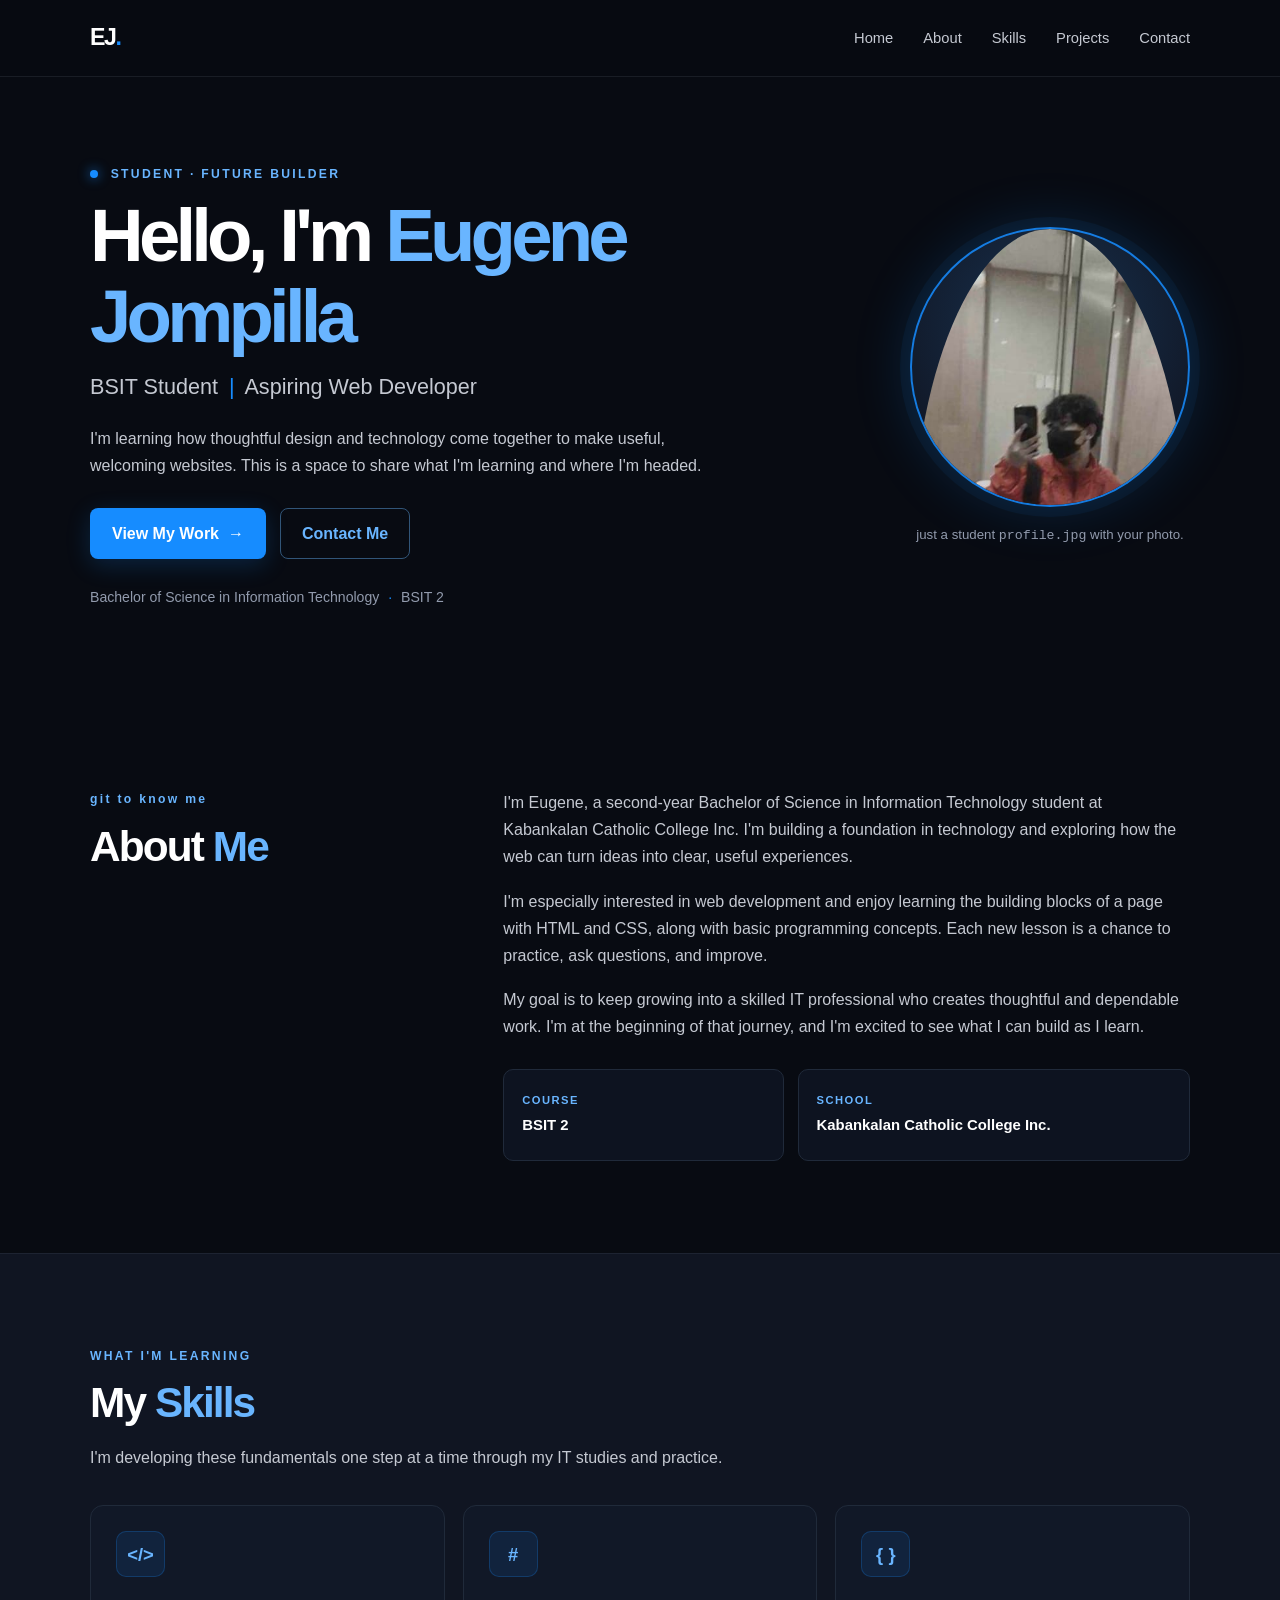
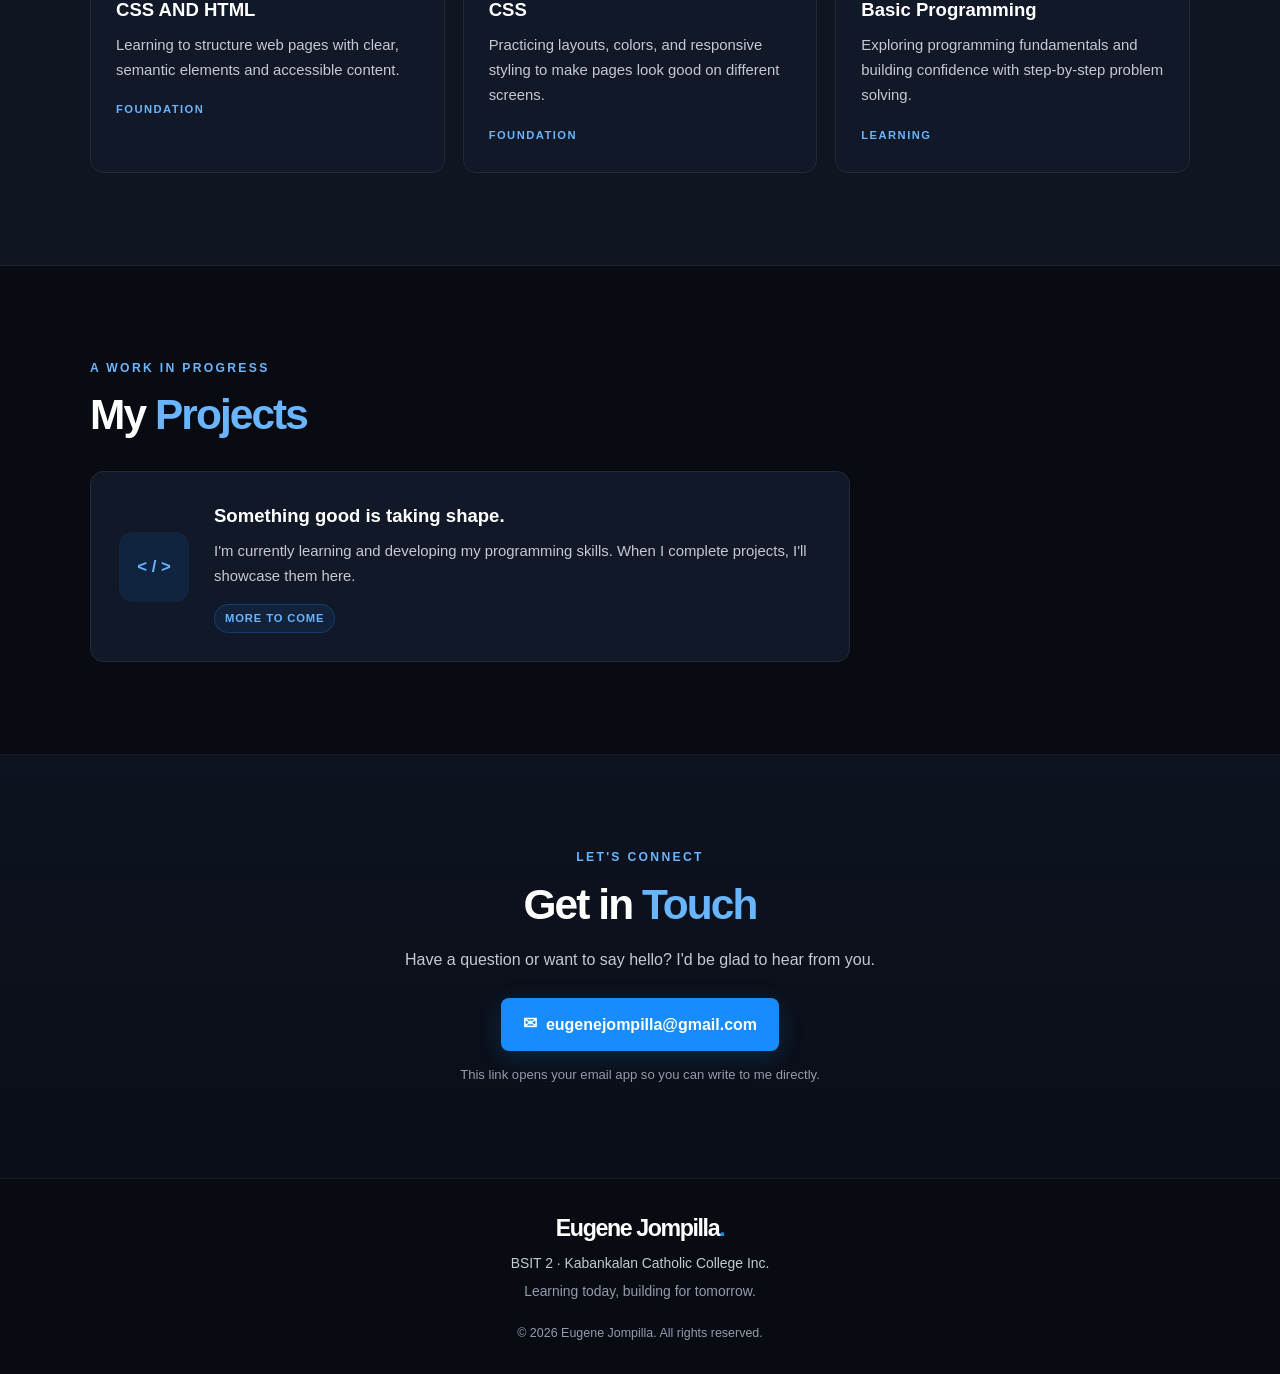
==== jompilla-project-1/index.html @ fe6fc1aa "initial article" ====
<!DOCTYPE html>
<html lang="en">
<head>
  <meta charset="UTF-8">
  <meta name="viewport" content="width=device-width, initial-scale=1.0">
  <meta name="description" content="Eugene Jompilla's portfolio as a BSIT student and aspiring web developer.">
  <meta name="theme-color" content="#080b12">
  <meta property="og:title" content="Eugene Jompilla | Student &amp; Aspiring Web Developer">
  <meta property="og:description" content="Eugene Jompilla's portfolio as a BSIT student and aspiring web developer.">
  <meta property="og:type" content="website">
  <meta property="og:url" content="https://jompila79-bit.github.io/jompilla-project-1/">
  <meta name="twitter:card" content="summary">
  <title>Eugene Jompilla | Student &amp; Aspiring Web Developer</title>
  <link rel="stylesheet" href="styles/style.css">
</head>
<body>
  <a class="skip-link" href="#main-content">Skip to content</a>
  <header class="site-header">
    <nav class="navbar container" aria-label="Main navigation">
      <a class="logo" href="#home" aria-label="Eugene Jompilla, home">EJ<span>.</span></a>
      <ul class="nav-links">
        <li><a href="#home">Home</a></li>
        <li><a href="#about">About</a></li>
        <li><a href="#skills">Skills</a></li>
        <li><a href="#projects">Projects</a></li>
        <li><a href="#contact">Contact</a></li>
      </ul>
    </nav>
  </header>

  <main id="main-content" tabindex="-1">
    <!-- A welcoming introduction and a place for Eugene's profile photo. -->
    <section class="hero container" id="home" aria-labelledby="hero-title">
      <div class="hero-text">
        <p class="eyebrow"><span class="status-dot" aria-hidden="true"></span> STUDENT · FUTURE BUILDER</p>
        <h1 id="hero-title">Hello, I'm <span>Eugene Jompilla</span></h1>
        <h2>BSIT Student <span class="title-divider" aria-hidden="true">|</span> Aspiring Web Developer</h2>
        <p class="intro">I'm learning how thoughtful design and technology come together to make useful, welcoming websites. This is a space to share what I'm learning and where I'm headed.</p>
        <div class="hero-buttons">
          <a class="button primary" href="#projects">View My Work <span aria-hidden="true">→</span></a>
          <a class="button secondary" href="#contact">Contact Me</a>
        </div>
        <p class="hero-location">Bachelor of Science in Information Technology <span aria-hidden="true">·</span> BSIT 2</p>
      </div>

      <div class="profile-wrap">
        <div class="profile-frame">
          <img class="profile-photo" src="assets/profile.jpg" alt="Placeholder for Eugene Jompilla's profile photo">
        </div>
        <p class="profile-note">just a student <code>profile.jpg</code> with your photo.</p>
      </div>
    </section>

    <!-- An introduction to Eugene's studies and interests. -->
    <section class="section" id="about" aria-labelledby="about-title">
      <div class="container about-layout">
        <div>
          <p class="eyebrow">git to know me</p>
          <h2 class="section-title" id="about-title">About <span>Me</span></h2>
        </div>
        <div class="about-copy">
          <p>I'm Eugene, a second-year Bachelor of Science in Information Technology student at Kabankalan Catholic College Inc. I'm building a foundation in technology and exploring how the web can turn ideas into clear, useful experiences.</p>
          <p>I'm especially interested in web development and enjoy learning the building blocks of a page with HTML and CSS, along with basic programming concepts. Each new lesson is a chance to practice, ask questions, and improve.</p>
          <p>My goal is to keep growing into a skilled IT professional who creates thoughtful and dependable work. I'm at the beginning of that journey, and I'm excited to see what I can build as I learn.</p>
          <div class="about-details">
            <div class="detail-card">
              <span class="detail-label">COURSE</span>
              <span class="detail-value">BSIT 2</span>
            </div>
            <div class="detail-card">
              <span class="detail-label">SCHOOL</span>
              <span class="detail-value">Kabankalan Catholic College Inc.</span>
            </div>
          </div>
        </div>
      </div>
    </section>

    <!-- Skills reflect current learning, not professional proficiency. -->
    <section class="section section-muted" id="skills" aria-labelledby="skills-title">
      <div class="container">
        <p class="eyebrow">WHAT I'M LEARNING</p>
        <h2 class="section-title" id="skills-title">My <span>Skills</span></h2>
        <p class="section-text">I'm developing these fundamentals one step at a time through my IT studies and practice.</p>
        <div class="skill-list">
          <article class="skill-card">
            <span class="skill-icon" aria-hidden="true">&lt;/&gt;</span>
            <h3>CSS AND HTML </h3>
            <p>Learning to structure web pages with clear, semantic elements and accessible content.</p>
            <span class="skill-level">FOUNDATION</span>
          </article>
          <article class="skill-card">
            <span class="skill-icon" aria-hidden="true">#</span>
            <h3>CSS</h3>
            <p>Practicing layouts, colors, and responsive styling to make pages look good on different screens.</p>
            <span class="skill-level">FOUNDATION</span>
          </article>
          <article class="skill-card">
            <span class="skill-icon" aria-hidden="true">{ }</span>
            <h3>Basic Programming</h3>
            <p>Exploring programming fundamentals and building confidence with step-by-step problem solving.</p>
            <span class="skill-level">LEARNING</span>
          </article>
        </div>
      </div>
    </section>

    <!-- Keep this honest: projects will be added after they are completed. -->
    <section class="section" id="projects" aria-labelledby="projects-title">
      <div class="container">
        <p class="eyebrow">A WORK IN PROGRESS</p>
        <h2 class="section-title" id="projects-title">My <span>Projects</span></h2>
        <div class="project-card">
          <div class="project-mark" aria-hidden="true">&lt; / &gt;</div>
          <div>
            <h3>Something good is taking shape.</h3>
            <p>I'm currently learning and developing my programming skills. When I complete projects, I'll showcase them here.</p>
            <span class="tag">MORE TO COME</span>
          </div>
        </div>
      </div>
    </section>

    <!-- Email opens the visitor's default mail application. -->
    <section class="section contact-section" id="contact" aria-labelledby="contact-title">
      <div class="container contact-content">
        <p class="eyebrow">LET'S CONNECT</p>
        <h2 class="section-title" id="contact-title">Get in <span>Touch</span></h2>
        <p class="section-text">Have a question or want to say hello? I'd be glad to hear from you.</p>
        <a class="button primary email-button" href="mailto:eugenejompilla@gmail.com">
          <span class="email-icon" aria-hidden="true">✉</span> eugenejompilla@gmail.com
        </a>
        <p class="contact-note">This link opens your email app so you can write to me directly.</p>
      </div>
    </section>
  </main>

  <footer class="footer">
    <div class="container footer-content">
      <a class="footer-name" href="#home">Eugene Jompilla<span>.</span></a>
      <p>BSIT 2 <span aria-hidden="true">·</span> Kabankalan Catholic College Inc.</p>
      <p class="footer-note">Learning today, building for tomorrow.</p>
      <p class="copyright">&copy; 2026 Eugene Jompilla. All rights reserved.</p>
    </div>
  </footer>
</body>
</html>
---- jompilla-project-1/styles/style.css ----
/* Base styles */
:root {
  color-scheme: dark;
  --background: #080b12;
  --surface: #101522;
  --card: #111827;
  --accent: #168cff;
  --accent-light: #69b5ff;
  --text: #ffffff;
  --muted: #c5c9d2;
  --subtle: #929bad;
  --border: #202a3a;
}

* {
  box-sizing: border-box;
  margin: 0;
  padding: 0;
}

html {
  scroll-behavior: smooth;
  scroll-padding-top: 88px;
}

body {
  background: var(--background);
  color: var(--text);
  font-family: "Segoe UI", Arial, Helvetica, sans-serif;
  line-height: 1.7;
}

a {
  color: inherit;
  text-decoration: none;
}

a:focus-visible {
  outline: 3px solid var(--accent-light);
  outline-offset: 4px;
}

.skip-link {
  position: fixed;
  top: 12px;
  left: 12px;
  z-index: 20;
  padding: 9px 14px;
  transform: translateY(-160%);
  border-radius: 7px;
  background: var(--accent);
  color: #ffffff;
  font-weight: 700;
  transition: transform 180ms ease;
}

.skip-link:focus {
  transform: translateY(0);
}

.container {
  width: min(1100px, 90%);
  margin: 0 auto;
}

/* Sticky navigation */
.site-header {
  position: sticky;
  top: 0;
  z-index: 10;
  border-bottom: 1px solid rgba(146, 155, 173, 0.13);
  background: rgba(8, 11, 18, 0.92);
  backdrop-filter: blur(14px);
}

.navbar {
  display: flex;
  min-height: 76px;
  align-items: center;
  justify-content: space-between;
  gap: 24px;
}

.logo,
.footer-name {
  font-size: 1.45rem;
  font-weight: 750;
  letter-spacing: -0.06em;
}

.logo span,
.footer-name span {
  color: var(--accent);
}

.nav-links {
  display: flex;
  flex-wrap: wrap;
  justify-content: flex-end;
  gap: 30px;
  list-style: none;
}

.nav-links a {
  color: var(--muted);
  font-size: 0.92rem;
  transition: color 180ms ease;
}

.nav-links a:hover {
  color: var(--accent-light);
}

/* Home */
.hero {
  display: flex;
  min-height: 620px;
  align-items: center;
  justify-content: space-between;
  gap: 64px;
  padding-top: 72px;
  padding-bottom: 72px;
}

.hero-text {
  max-width: 690px;
}

.eyebrow {
  margin-bottom: 12px;
  color: var(--accent-light);
  font-size: 0.76rem;
  font-weight: 700;
  letter-spacing: 0.19em;
}

.status-dot {
  display: inline-block;
  width: 8px;
  height: 8px;
  margin-right: 7px;
  border-radius: 50%;
  background: var(--accent);
  box-shadow: 0 0 12px rgba(22, 140, 255, 0.8);
}

.hero h1 {
  max-width: 680px;
  margin-bottom: 12px;
  font-size: clamp(2.6rem, 6vw, 4.65rem);
  letter-spacing: -0.065em;
  line-height: 1.08;
}

.hero h1 span,
.section-title span {
  color: var(--accent-light);
}

.hero h2 {
  margin-bottom: 19px;
  color: var(--muted);
  font-size: clamp(1.05rem, 2.5vw, 1.35rem);
  font-weight: 450;
}

.title-divider {
  padding: 0 5px;
  color: var(--accent);
}

.intro,
.section-text {
  max-width: 640px;
  color: var(--muted);
}

.hero-buttons {
  display: flex;
  flex-wrap: wrap;
  gap: 14px;
  margin-top: 29px;
}

.button {
  display: inline-flex;
  min-height: 48px;
  align-items: center;
  justify-content: center;
  gap: 9px;
  padding: 11px 21px;
  border: 1px solid transparent;
  border-radius: 8px;
  font-weight: 700;
  transition: background-color 180ms ease, border-color 180ms ease, box-shadow 180ms ease, transform 180ms ease;
}

.button:hover {
  transform: translateY(-2px);
}

.primary {
  background: var(--accent);
  color: #ffffff;
  box-shadow: 0 6px 24px rgba(22, 140, 255, 0.2);
}

.primary:hover {
  background: #0876e2;
  box-shadow: 0 8px 28px rgba(22, 140, 255, 0.32);
}

.secondary {
  border-color: #315578;
  color: var(--accent-light);
}

.secondary:hover {
  border-color: var(--accent);
  background: rgba(22, 140, 255, 0.08);
}

.hero-location {
  margin-top: 27px;
  color: var(--subtle);
  font-size: 0.88rem;
}

.hero-location span {
  padding: 0 5px;
  color: var(--accent);
}

.profile-wrap {
  flex: 0 0 auto;
  text-align: center;
}

.profile-frame {
  display: grid;
  width: 280px;
  aspect-ratio: 1;
  place-items: center;
  overflow: hidden;
  border: 2px solid rgba(22, 140, 255, 0.85);
  border-radius: 50%;
  background: radial-gradient(circle at 50% 35%, #183352, #111827 72%);
  box-shadow: 0 0 0 10px rgba(22, 140, 255, 0.06), 0 0 58px rgba(22, 140, 255, 0.2);
}

.profile-photo {
  display: block;
  width: 100%;
  height: 100%;
  border-radius: inherit;
  object-fit: cover;
}

.profile-note {
  margin-top: 17px;
  color: var(--subtle);
  font-size: 0.83rem;
}

/* About, skills, and projects */
.section {
  padding: 92px 0;
}

.section-muted {
  border-top: 1px solid rgba(146, 155, 173, 0.1);
  border-bottom: 1px solid rgba(146, 155, 173, 0.1);
  background: var(--surface);
}

.section-title {
  margin-bottom: 15px;
  font-size: clamp(2rem, 4vw, 2.65rem);
  letter-spacing: -0.045em;
  line-height: 1.2;
}

.about-layout {
  display: grid;
  grid-template-columns: 0.75fr 1.5fr;
  gap: 70px;
}

.about-copy > p {
  margin-bottom: 17px;
  color: var(--muted);
}

.about-details {
  display: grid;
  grid-template-columns: 1fr 1.4fr;
  gap: 14px;
  margin-top: 28px;
}

.detail-card {
  display: flex;
  min-height: 92px;
  flex-direction: column;
  justify-content: center;
  padding: 15px 18px;
  border: 1px solid var(--border);
  border-radius: 10px;
  background: rgba(17, 24, 39, 0.7);
}

.detail-label,
.skill-level {
  color: var(--accent-light);
  font-size: 0.7rem;
  font-weight: 700;
  letter-spacing: 0.13em;
}

.detail-value {
  margin-top: 3px;
  color: var(--text);
  font-size: 0.93rem;
  font-weight: 600;
}

.section-text {
  margin-top: 8px;
}

.skill-list {
  display: grid;
  grid-template-columns: repeat(3, 1fr);
  gap: 18px;
  margin-top: 34px;
}

.skill-card,
.project-card {
  border: 1px solid var(--border);
  border-radius: 13px;
  background: var(--card);
  transition: border-color 180ms ease, transform 180ms ease, box-shadow 180ms ease;
}

.skill-card {
  min-height: 236px;
  padding: 25px;
}

.skill-card:hover,
.project-card:hover {
  transform: translateY(-4px);
  border-color: rgba(22, 140, 255, 0.55);
  box-shadow: 0 12px 35px rgba(0, 0, 0, 0.2);
}

.skill-icon {
  display: inline-flex;
  min-width: 49px;
  height: 46px;
  align-items: center;
  justify-content: center;
  padding: 0 8px;
  border: 1px solid rgba(22, 140, 255, 0.23);
  border-radius: 10px;
  background: rgba(22, 140, 255, 0.1);
  color: var(--accent-light);
  font-size: 1.15rem;
  font-weight: 750;
}

.skill-card h3,
.project-card h3 {
  margin: 17px 0 7px;
  font-size: 1.16rem;
}

.skill-card p,
.project-card p {
  color: var(--muted);
  font-size: 0.93rem;
}

.skill-level {
  display: inline-block;
  margin-top: 17px;
}

.project-card {
  display: flex;
  max-width: 760px;
  align-items: center;
  gap: 25px;
  margin-top: 30px;
  padding: 28px;
}

.project-mark {
  display: grid;
  width: 70px;
  height: 70px;
  flex: 0 0 auto;
  place-items: center;
  border-radius: 14px;
  background: rgba(22, 140, 255, 0.11);
  color: var(--accent-light);
  font-size: 1.05rem;
  font-weight: 750;
}

.project-card h3 {
  margin-top: 0;
}

.tag {
  display: inline-block;
  margin-top: 15px;
  padding: 4px 10px;
  border: 1px solid rgba(22, 140, 255, 0.24);
  border-radius: 20px;
  background: rgba(22, 140, 255, 0.09);
  color: var(--accent-light);
  font-size: 0.7rem;
  font-weight: 700;
  letter-spacing: 0.08em;
}

/* Contact and footer */
.contact-section {
  border-top: 1px solid rgba(146, 155, 173, 0.1);
  background: linear-gradient(180deg, #0d1320, #0a0e16);
  text-align: center;
}

.contact-content .section-text {
  margin: 0 auto;
}

.email-button {
  margin-top: 25px;
}

.email-icon {
  font-size: 1.05rem;
}

.contact-note {
  margin-top: 13px;
  color: var(--subtle);
  font-size: 0.82rem;
}

.footer {
  padding: 30px 0;
  border-top: 1px solid rgba(146, 155, 173, 0.12);
  text-align: center;
}

.footer-content > p {
  margin-top: 4px;
  color: var(--muted);
  font-size: 0.87rem;
}

.footer-note {
  color: var(--subtle) !important;
}

.copyright {
  padding-top: 15px;
  color: var(--subtle) !important;
  font-size: 0.78rem !important;
}

/* Tablet and phone layouts */
@media (max-width: 800px) {
  .navbar {
    min-height: 68px;
  }

  .nav-links {
    gap: 18px;
  }

  .hero {
    min-height: 0;
    gap: 38px;
  }

  .profile-frame {
    width: 230px;
  }

  .about-layout {
    grid-template-columns: 1fr;
    gap: 23px;
  }
}

@media (max-width: 620px) {
  html {
    scroll-padding-top: 128px;
  }

  .navbar {
    flex-direction: column;
    justify-content: center;
    gap: 5px;
    padding: 10px 0 13px;
  }

  .logo {
    font-size: 1.3rem;
  }

  .nav-links {
    justify-content: center;
    gap: 8px 18px;
  }

  .nav-links a {
    font-size: 0.84rem;
  }

  .hero {
    flex-direction: column-reverse;
    gap: 30px;
    padding-top: 54px;
    padding-bottom: 60px;
    text-align: center;
  }

  .profile-frame {
    width: 185px;
  }

  .hero-buttons {
    justify-content: center;
  }

  .section {
    padding: 65px 0;
  }

  .skill-list,
  .about-details {
    grid-template-columns: 1fr;
  }

  .skill-card {
    min-height: 0;
  }

  .project-card {
    align-items: flex-start;
    gap: 17px;
    padding: 21px;
  }

  .project-mark {
    width: 54px;
    height: 54px;
  }

  .email-button {
    max-width: 100%;
    font-size: 0.91rem;
  }
}

@media (prefers-reduced-motion: reduce) {
  *,
  *::before,
  *::after {
    scroll-behavior: auto !important;
    transition-duration: 0.01ms !important;
  }
}
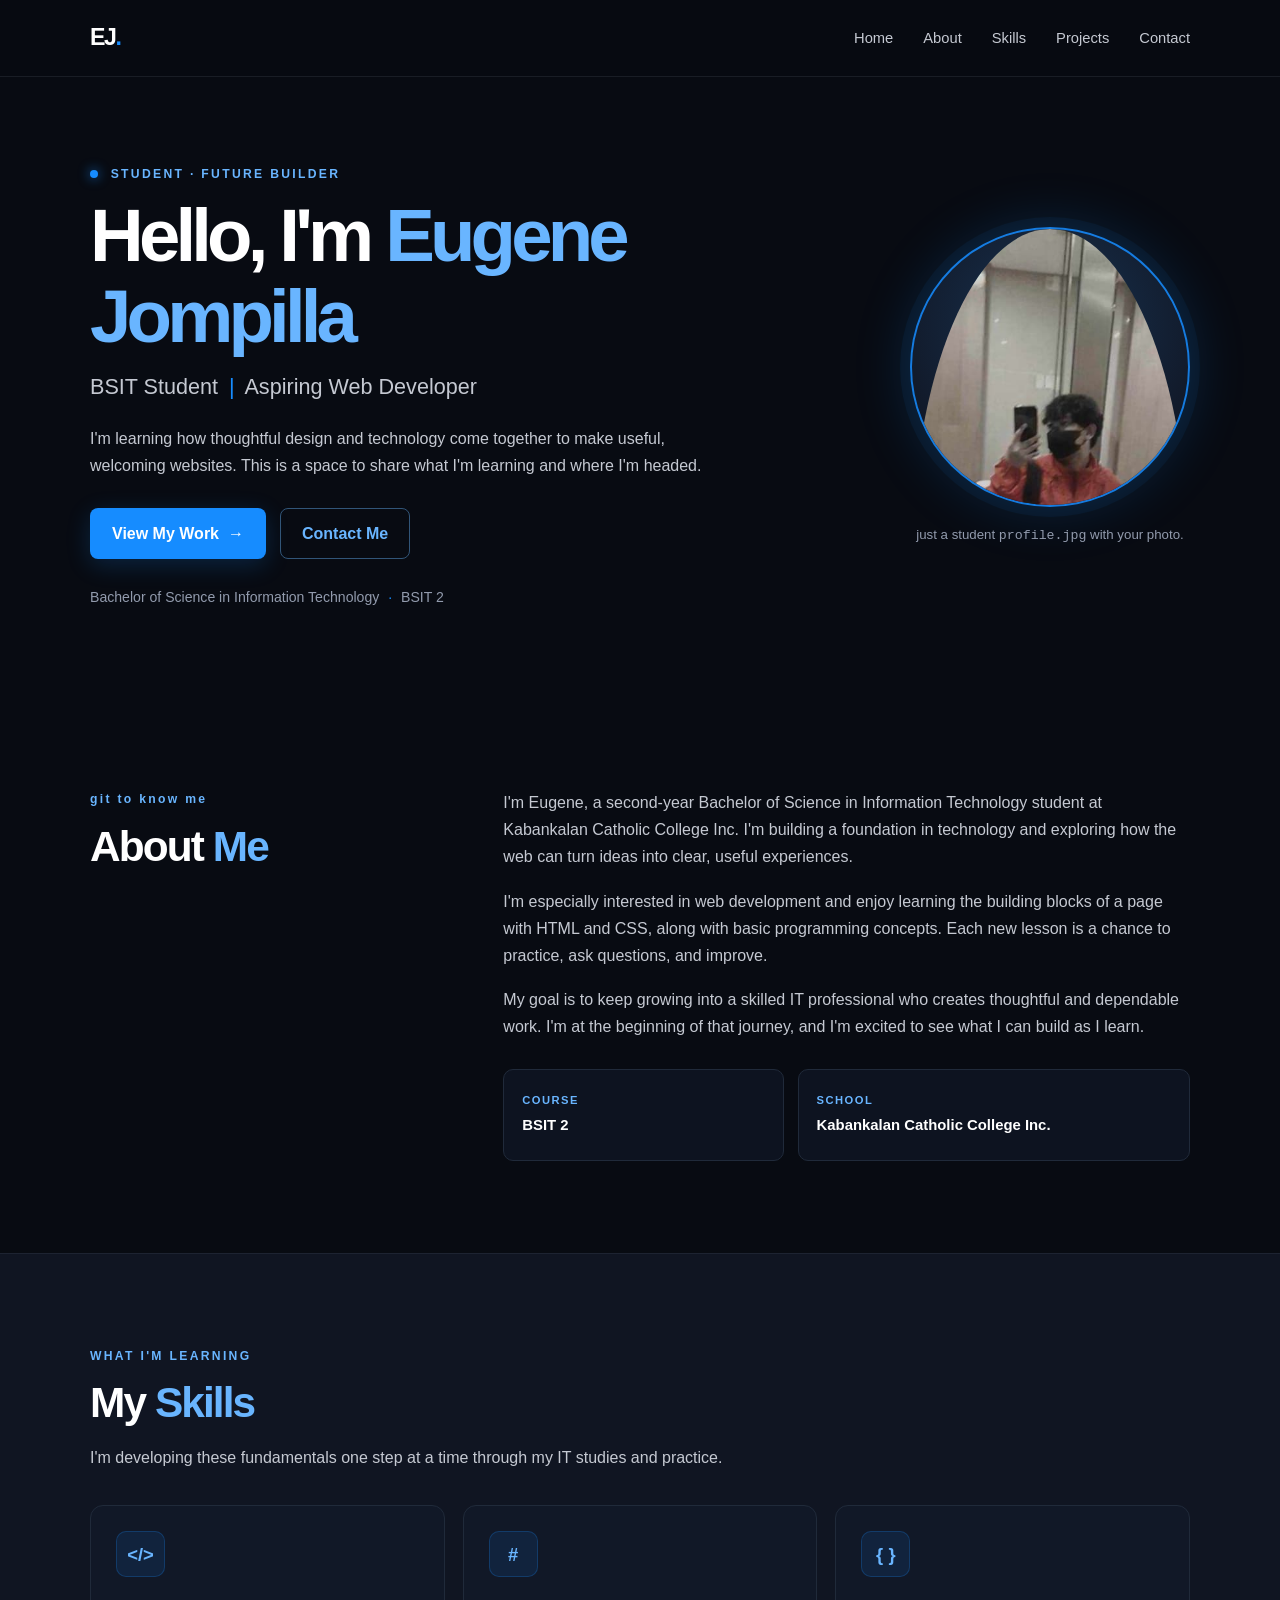
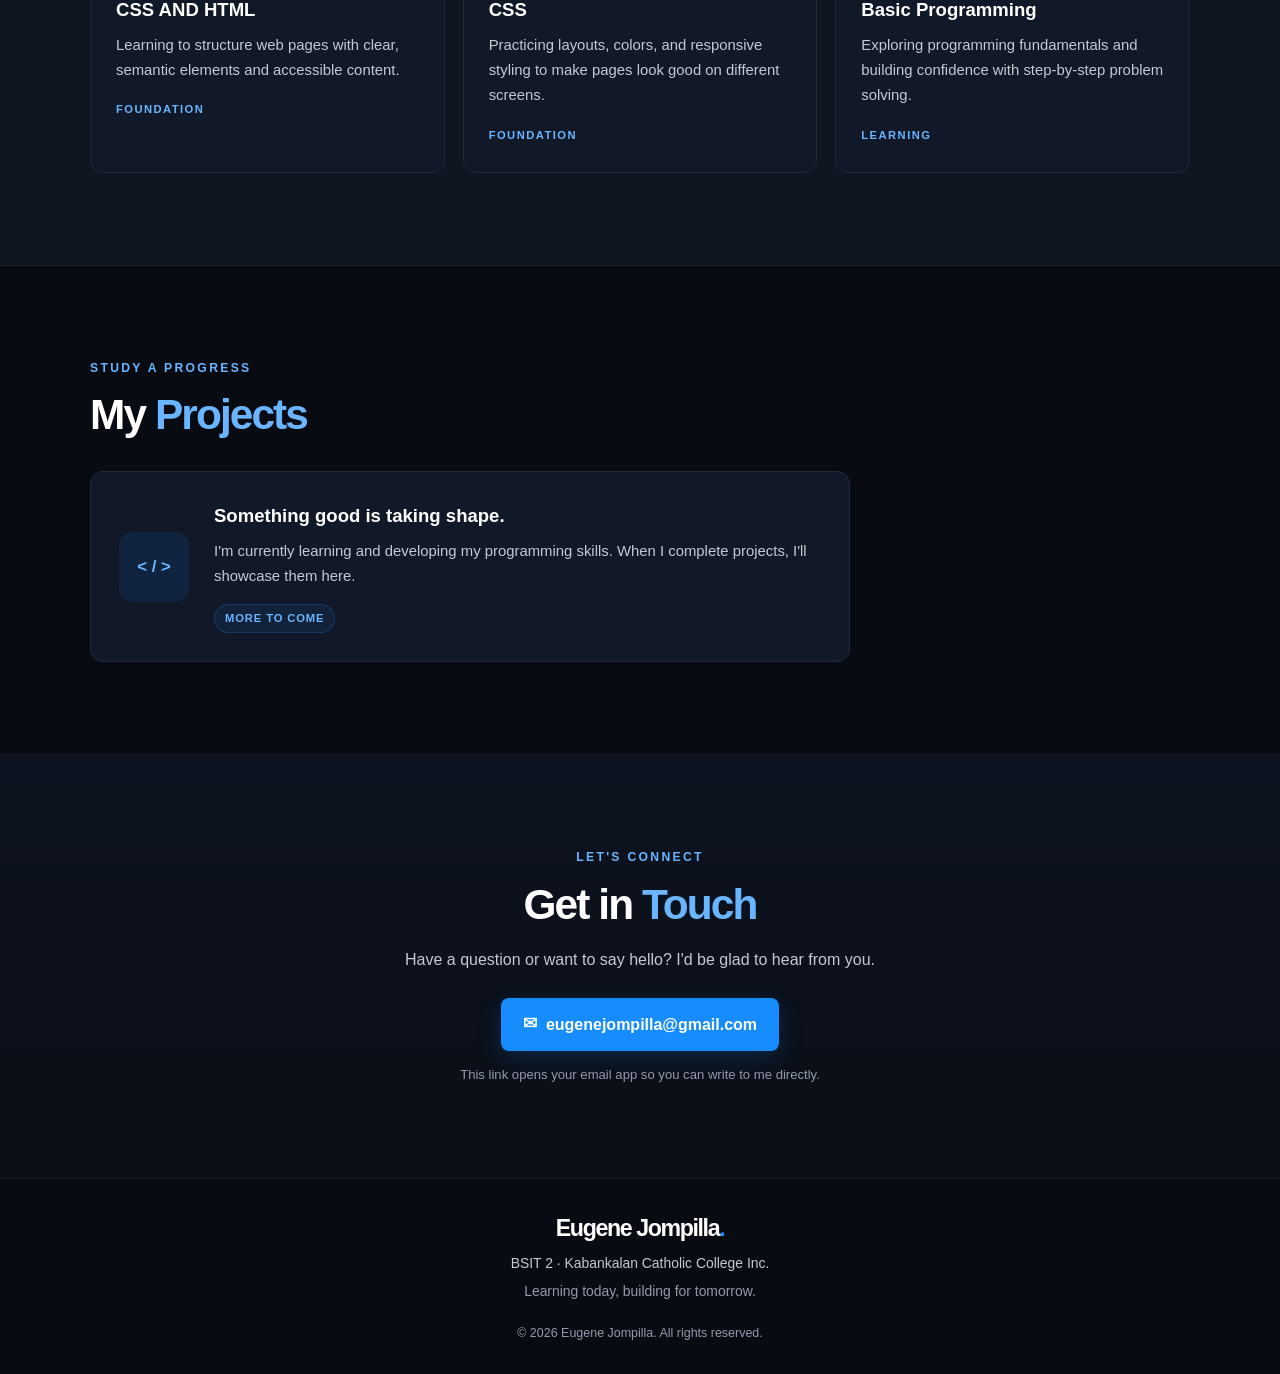
==== commit f13d324a: "initial STUDY a progress" ====
--- a/jompilla-project-1/index.html
+++ b/jompilla-project-1/index.html
@@ -108,7 +108,7 @@
     <!-- Keep this honest: projects will be added after they are completed. -->
     <section class="section" id="projects" aria-labelledby="projects-title">
       <div class="container">
-        <p class="eyebrow">A WORK IN PROGRESS</p>
+        <p class="eyebrow">STUDY A PROGRESS</p>
         <h2 class="section-title" id="projects-title">My <span>Projects</span></h2>
         <div class="project-card">
           <div class="project-mark" aria-hidden="true">&lt; / &gt;</div>
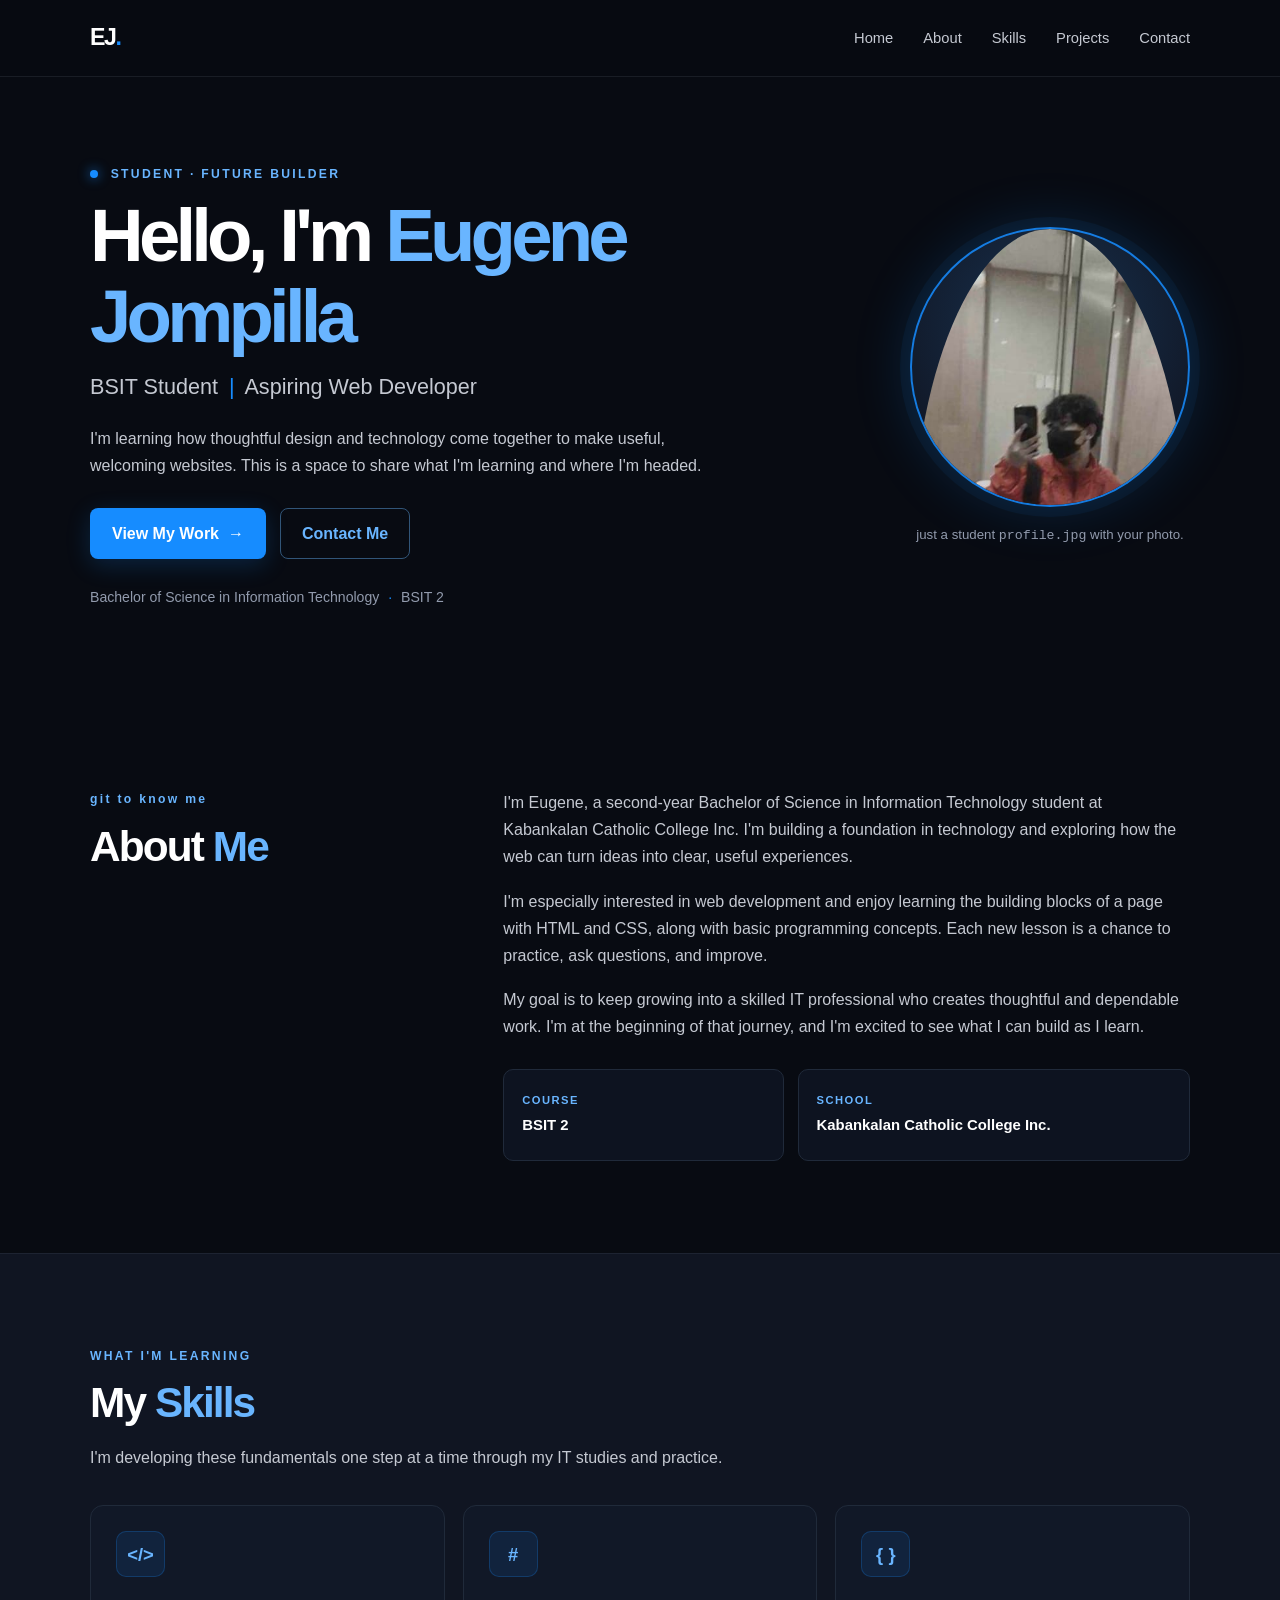
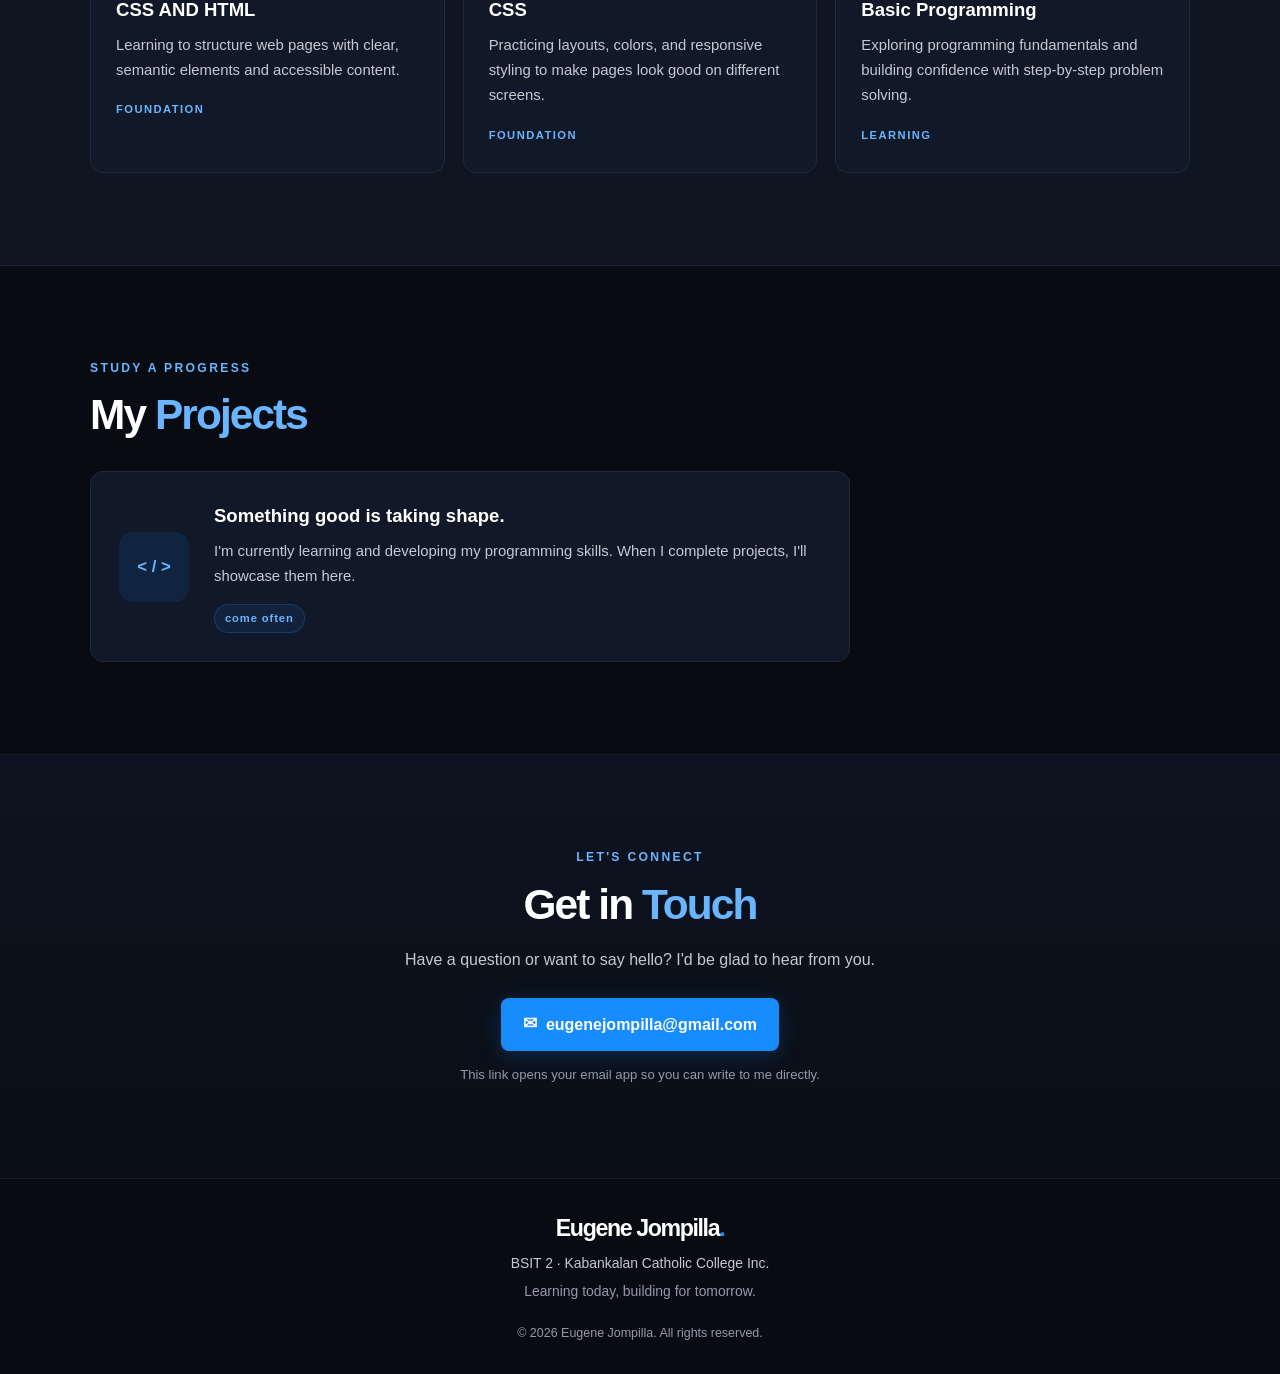
==== commit 41244882: "initial come" ====
--- a/jompilla-project-1/index.html
+++ b/jompilla-project-1/index.html
@@ -115,7 +115,7 @@
           <div>
             <h3>Something good is taking shape.</h3>
             <p>I'm currently learning and developing my programming skills. When I complete projects, I'll showcase them here.</p>
-            <span class="tag">MORE TO COME</span>
+            <span class="tag">come often </span>
           </div>
         </div>
       </div>
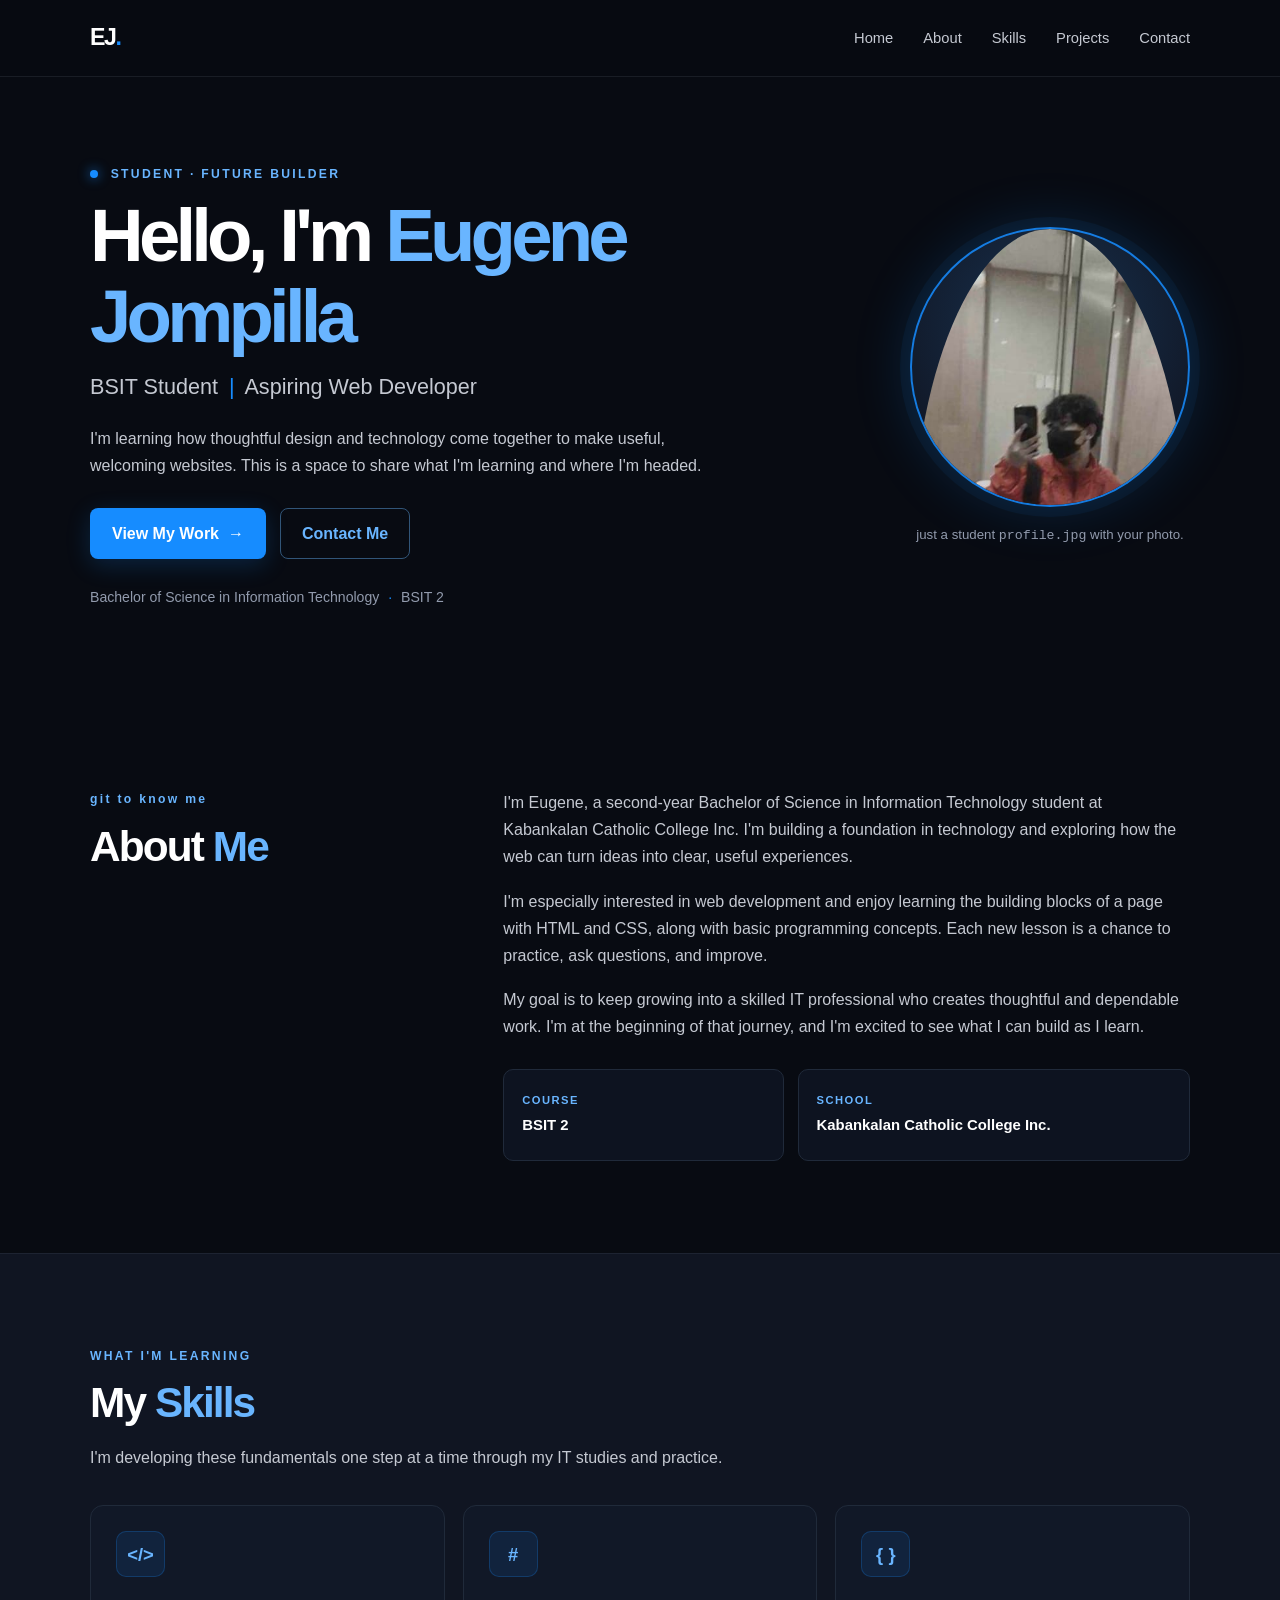
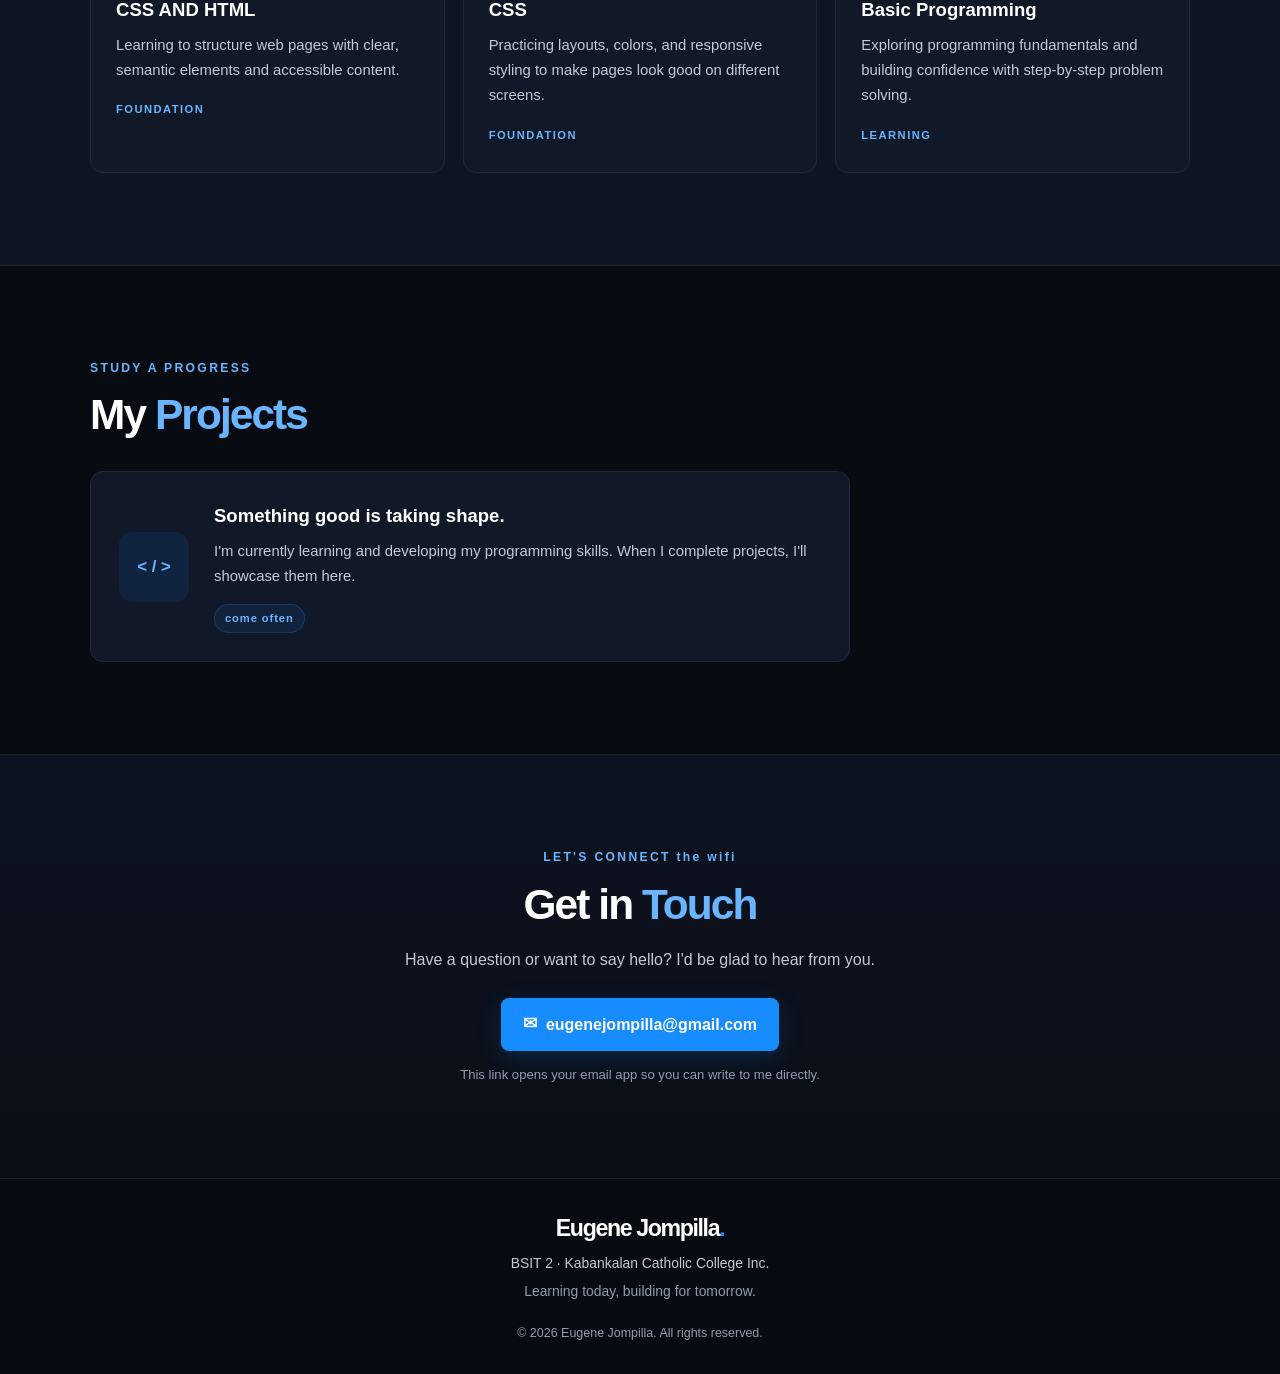
==== commit 0f26335c: "initial connect" ====
--- a/jompilla-project-1/index.html
+++ b/jompilla-project-1/index.html
@@ -124,7 +124,7 @@
     <!-- Email opens the visitor's default mail application. -->
     <section class="section contact-section" id="contact" aria-labelledby="contact-title">
       <div class="container contact-content">
-        <p class="eyebrow">LET'S CONNECT</p>
+        <p class="eyebrow">LET'S CONNECT the wifi </p>
         <h2 class="section-title" id="contact-title">Get in <span>Touch</span></h2>
         <p class="section-text">Have a question or want to say hello? I'd be glad to hear from you.</p>
         <a class="button primary email-button" href="mailto:eugenejompilla@gmail.com">
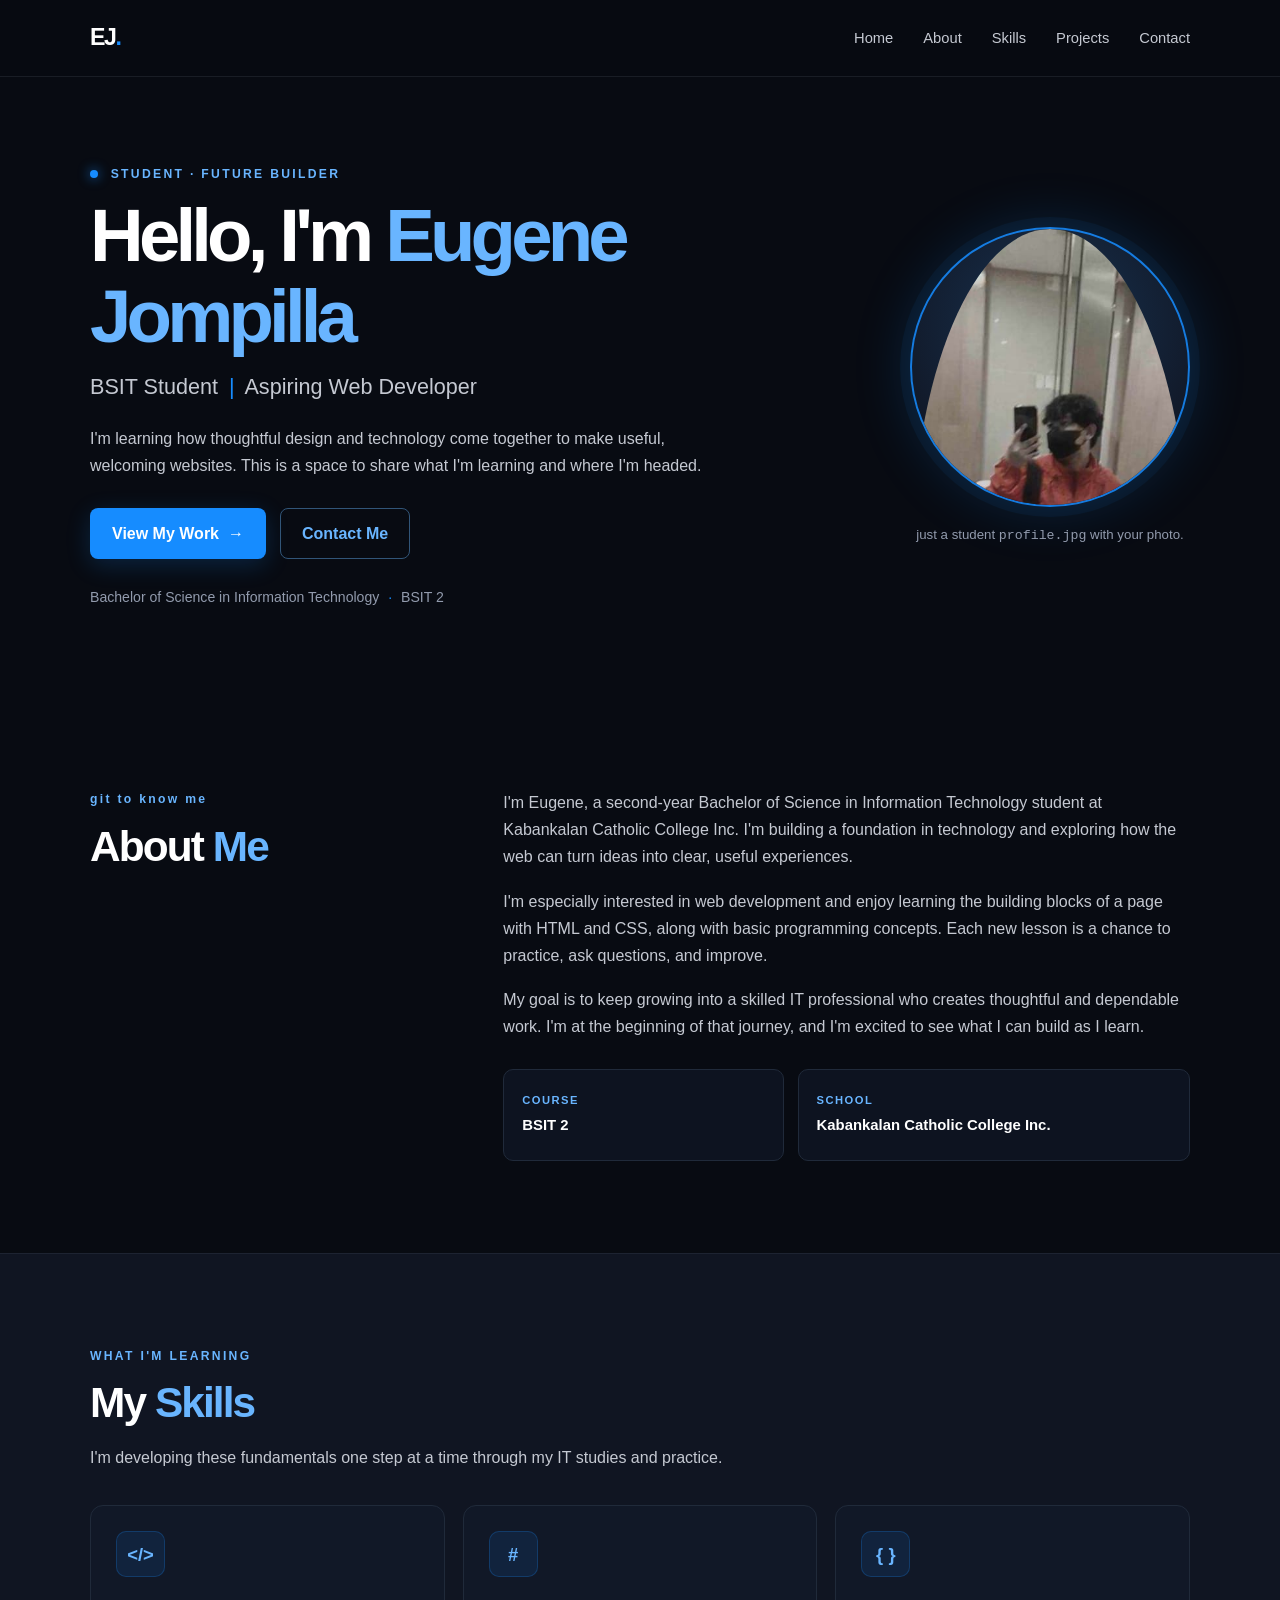
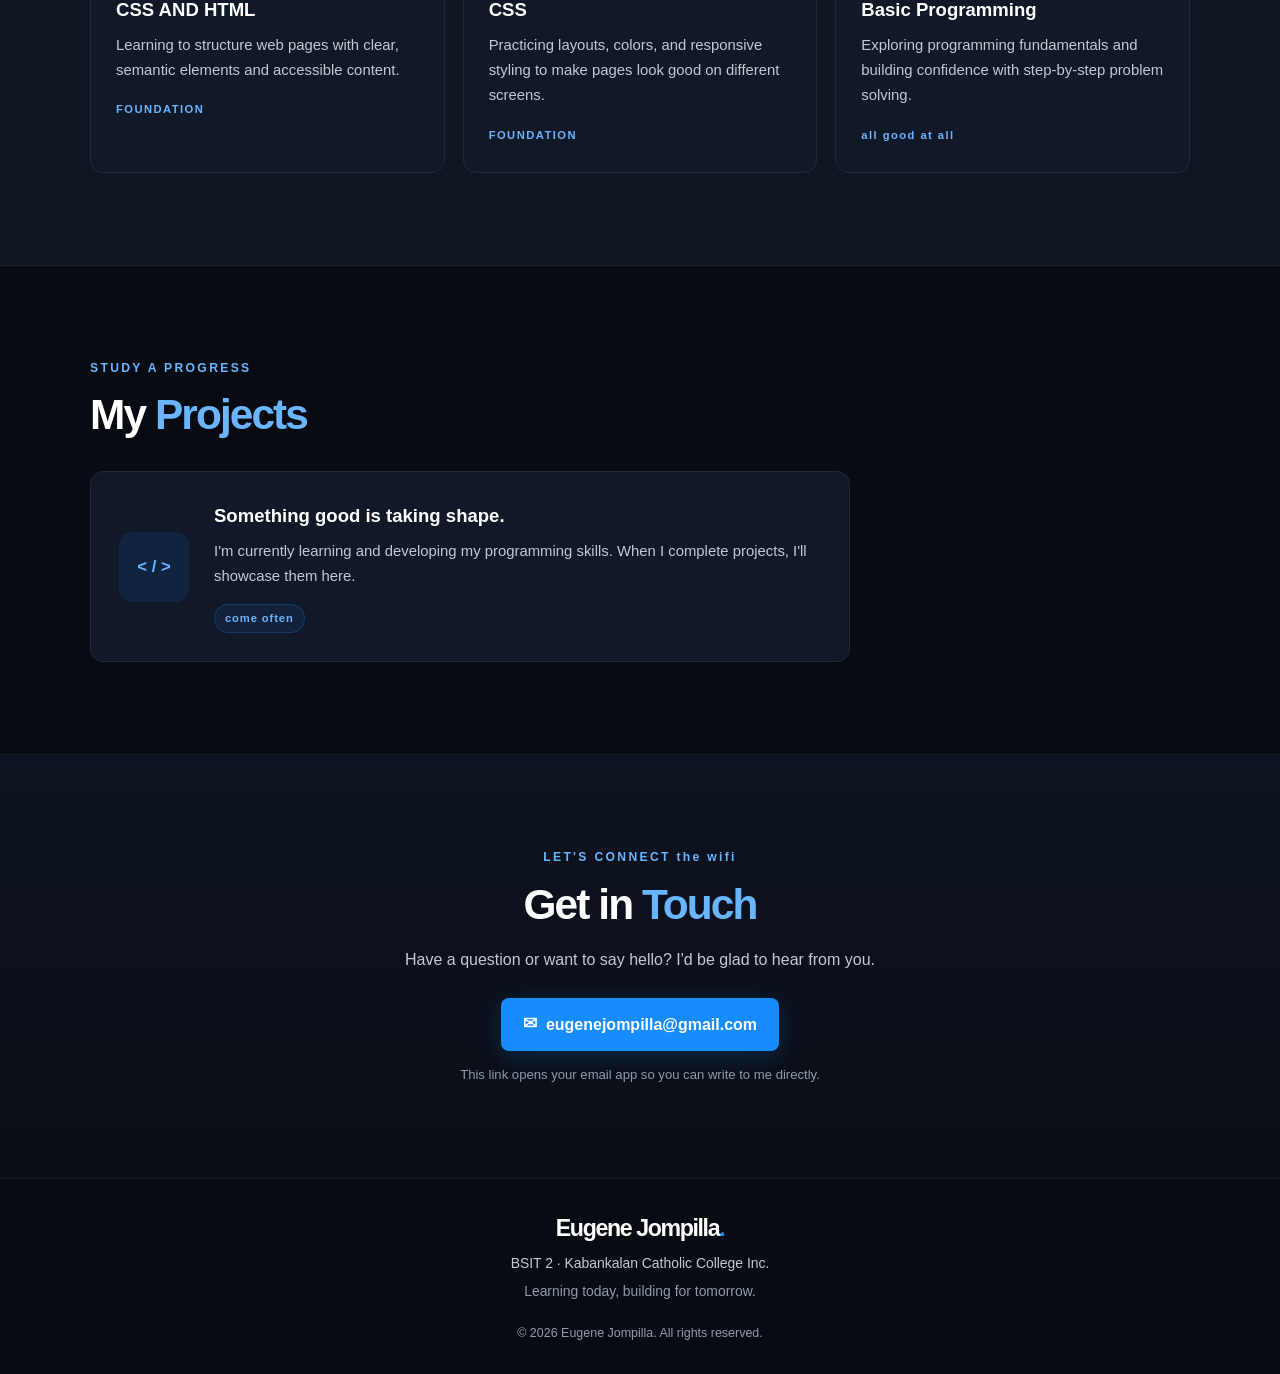
==== commit 9f11c096: "initial skill" ====
--- a/jompilla-project-1/index.html
+++ b/jompilla-project-1/index.html
@@ -99,7 +99,7 @@
             <span class="skill-icon" aria-hidden="true">{ }</span>
             <h3>Basic Programming</h3>
             <p>Exploring programming fundamentals and building confidence with step-by-step problem solving.</p>
-            <span class="skill-level">LEARNING</span>
+            <span class="skill-level"> all good at all</span>
           </article>
         </div>
       </div>
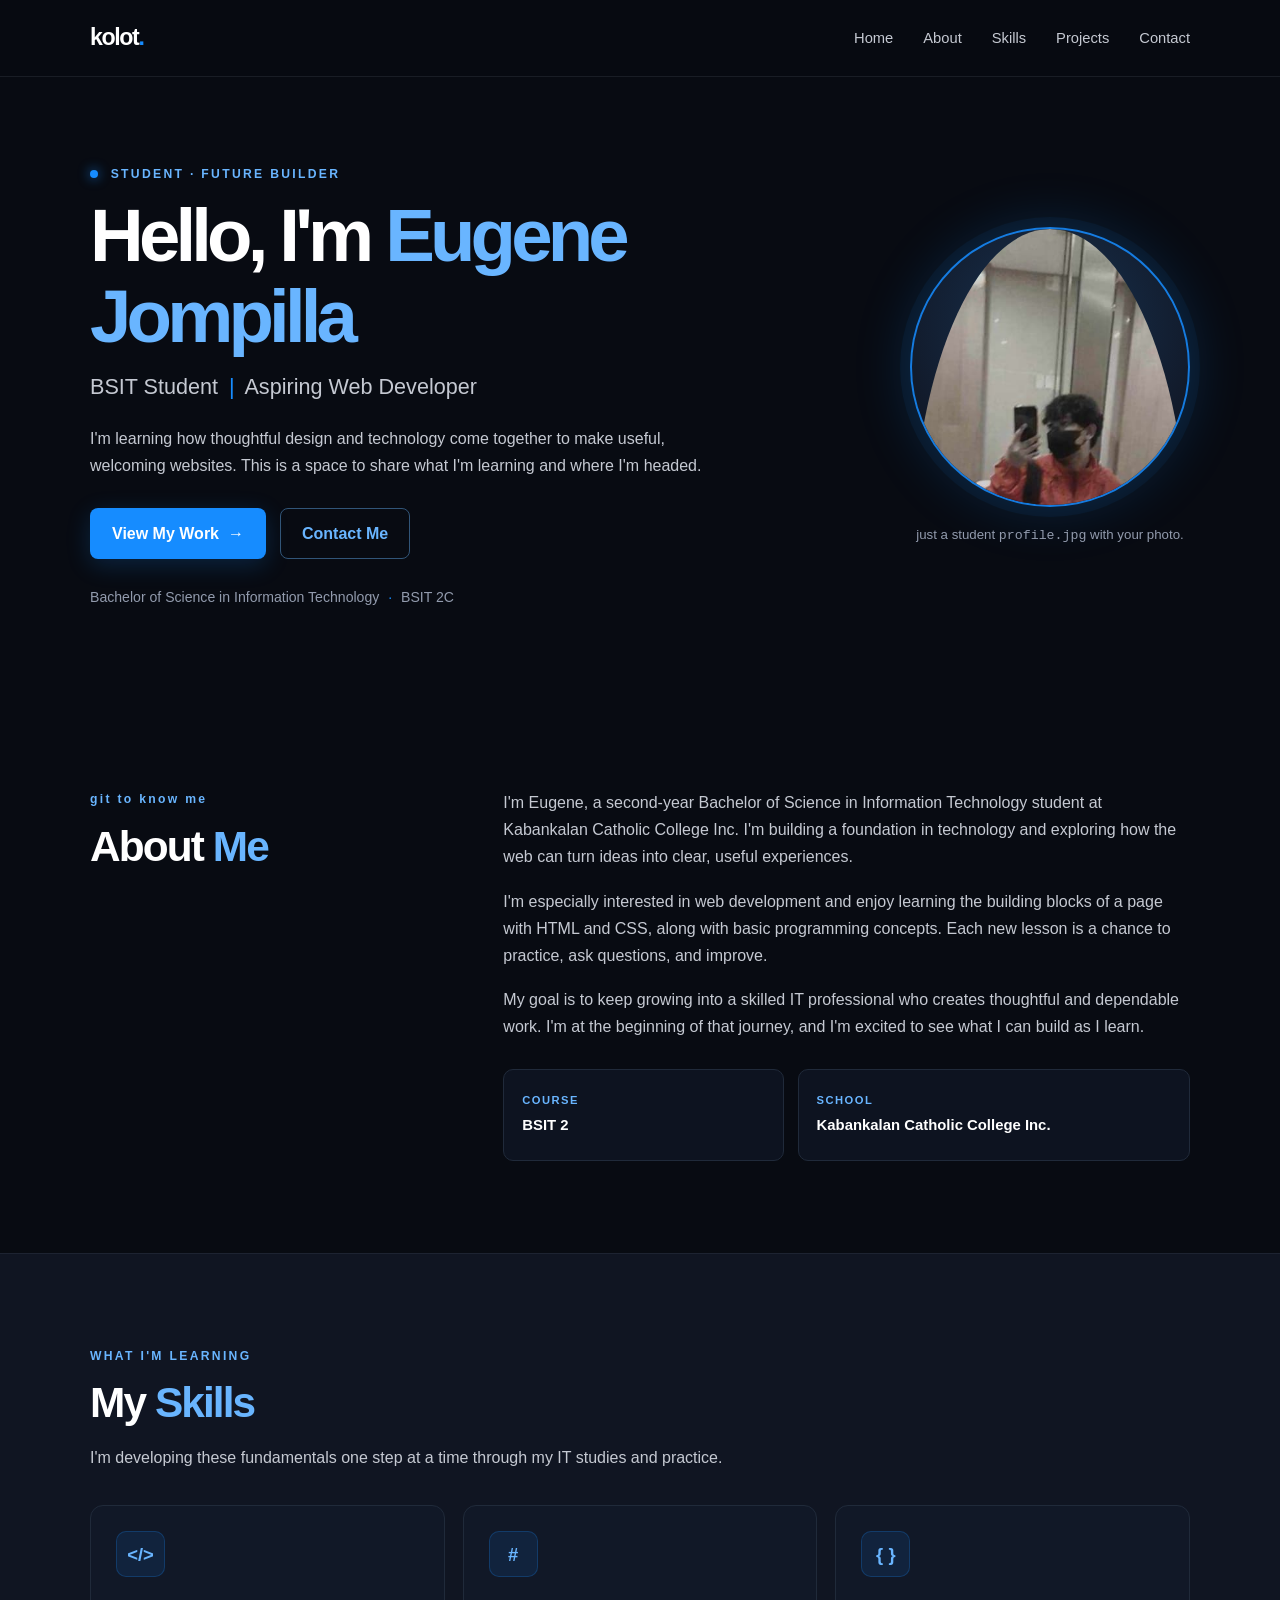
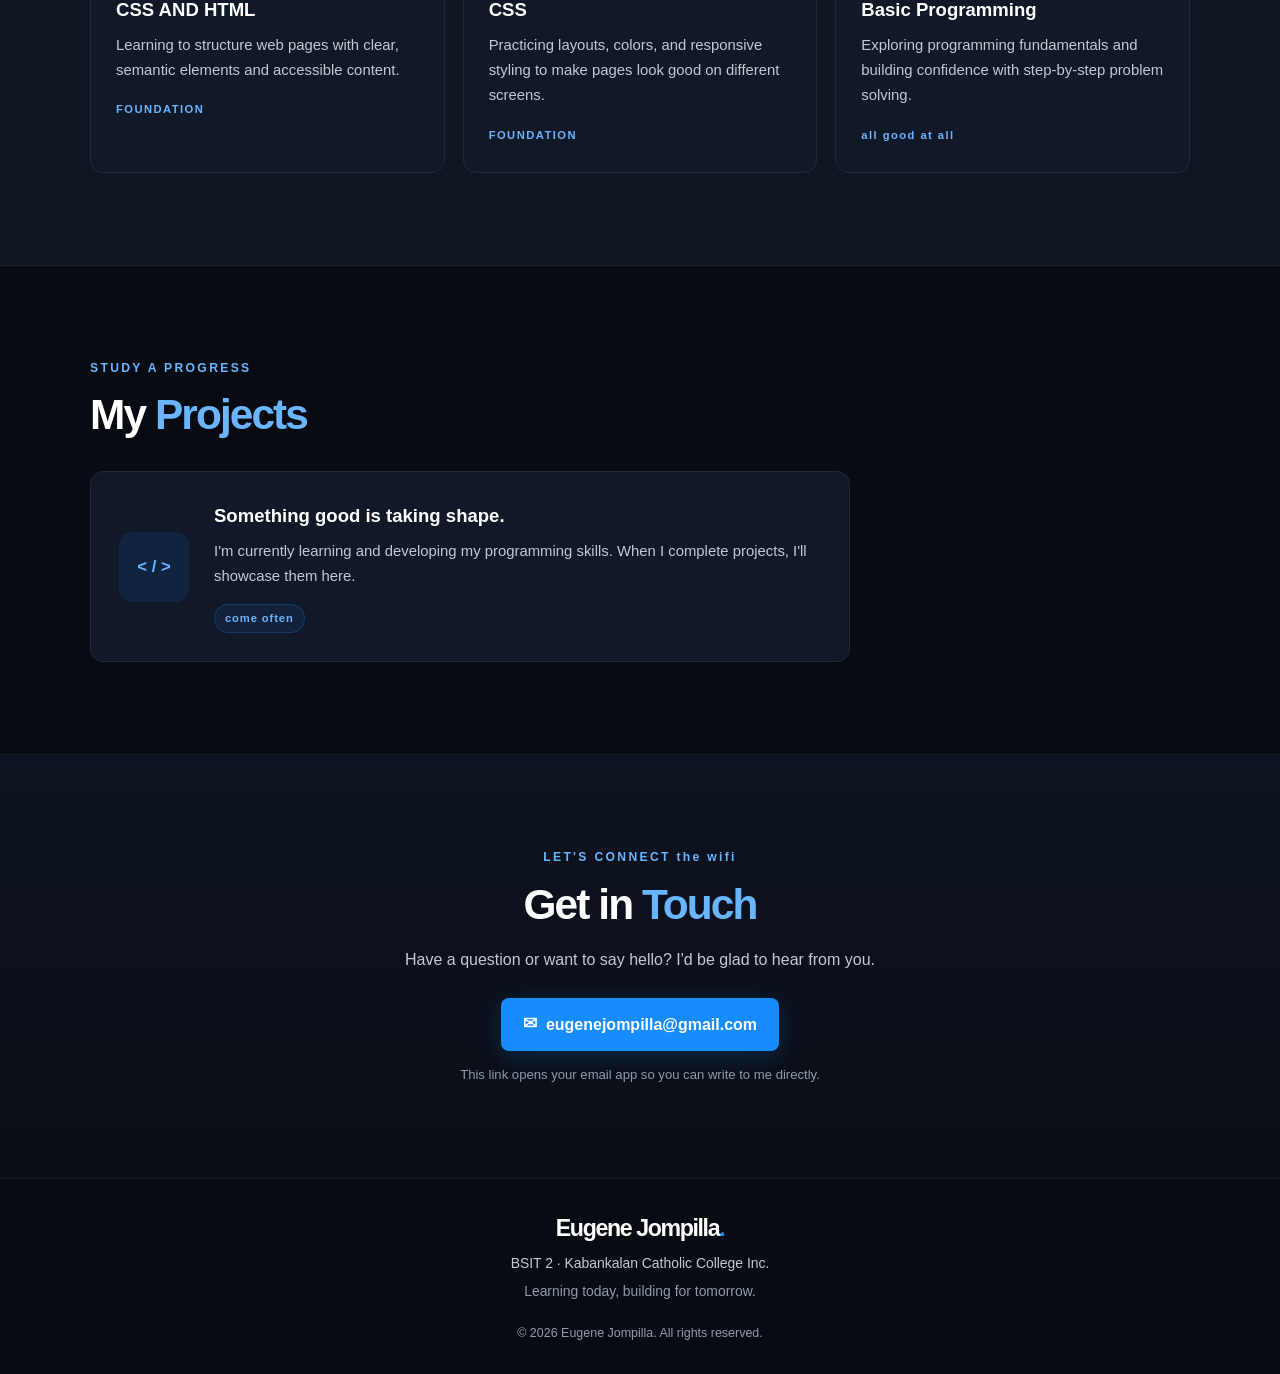
==== commit aff4729b: "initial skill" ====
--- a/jompilla-project-1/index.html
+++ b/jompilla-project-1/index.html
@@ -17,7 +17,7 @@
   <a class="skip-link" href="#main-content">Skip to content</a>
   <header class="site-header">
     <nav class="navbar container" aria-label="Main navigation">
-      <a class="logo" href="#home" aria-label="Eugene Jompilla, home">EJ<span>.</span></a>
+      <a class="logo" href="#home" aria-label="Eugene Jompilla, home">kolot<span>.</span></a>
       <ul class="nav-links">
         <li><a href="#home">Home</a></li>
         <li><a href="#about">About</a></li>
@@ -40,7 +40,7 @@
           <a class="button primary" href="#projects">View My Work <span aria-hidden="true">→</span></a>
           <a class="button secondary" href="#contact">Contact Me</a>
         </div>
-        <p class="hero-location">Bachelor of Science in Information Technology <span aria-hidden="true">·</span> BSIT 2</p>
+        <p class="hero-location">Bachelor of Science in Information Technology <span aria-hidden="true">·</span> BSIT 2C</p>
       </div>
 
       <div class="profile-wrap">
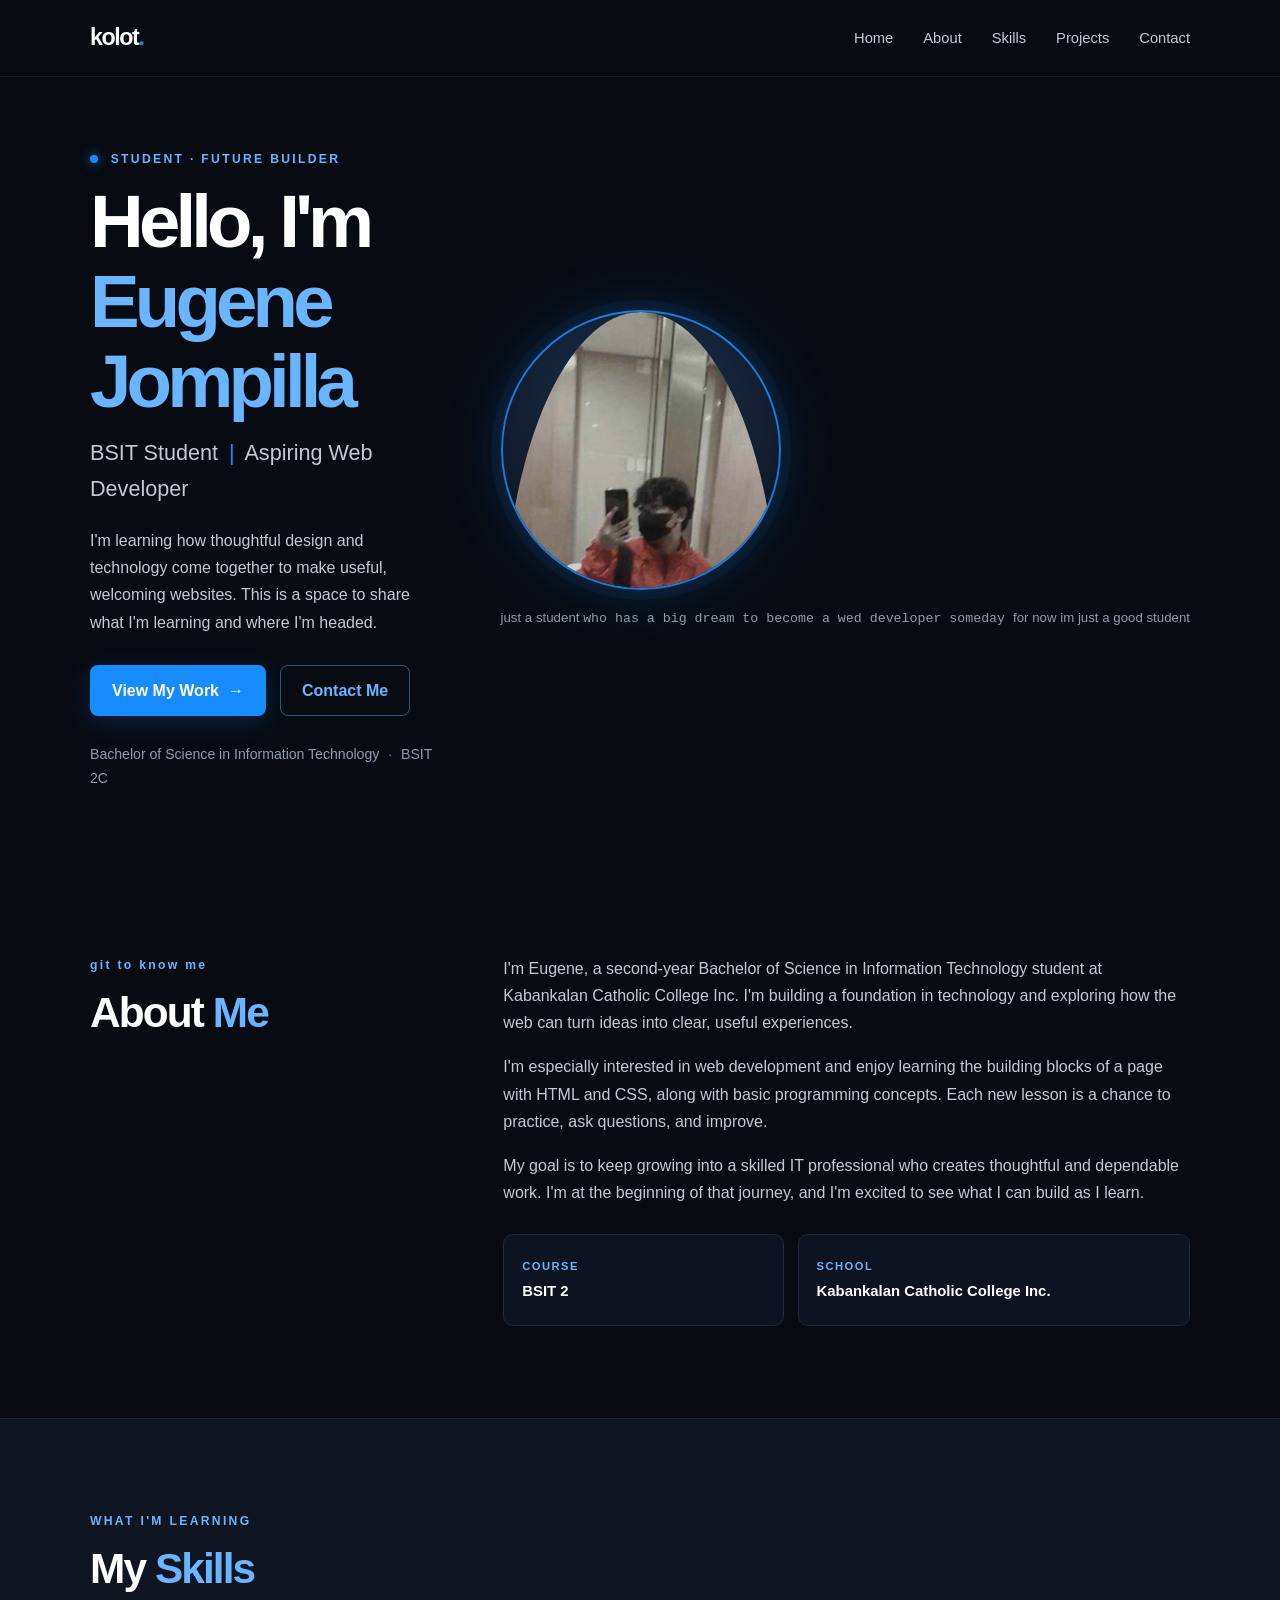
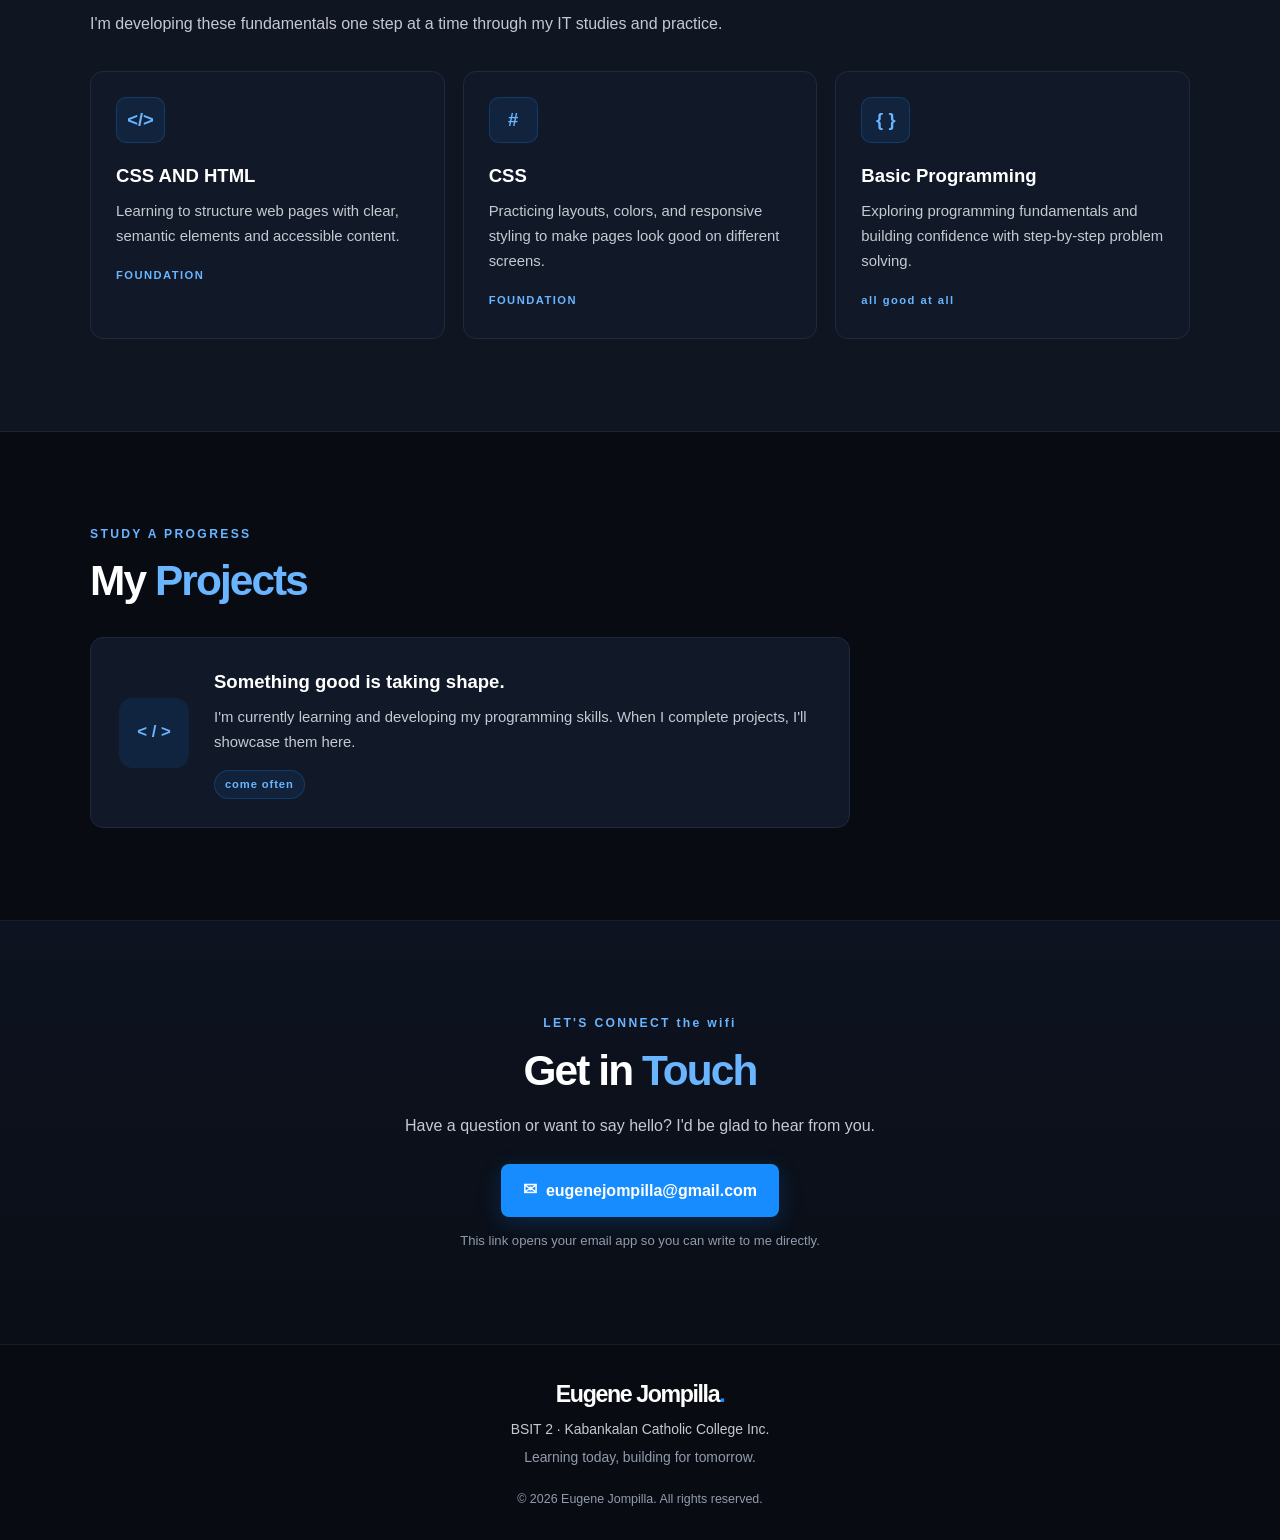
==== commit 79d0eccc: "initial profile note" ====
--- a/jompilla-project-1/index.html
+++ b/jompilla-project-1/index.html
@@ -47,7 +47,8 @@
         <div class="profile-frame">
           <img class="profile-photo" src="assets/profile.jpg" alt="Placeholder for Eugene Jompilla's profile photo">
         </div>
-        <p class="profile-note">just a student <code>profile.jpg</code> with your photo.</p>
+        <p class="profile-note">just a student <code> who has a big dream to become a wed developer someday
+        </code>for now im just a good student</p>
       </div>
     </section>
 
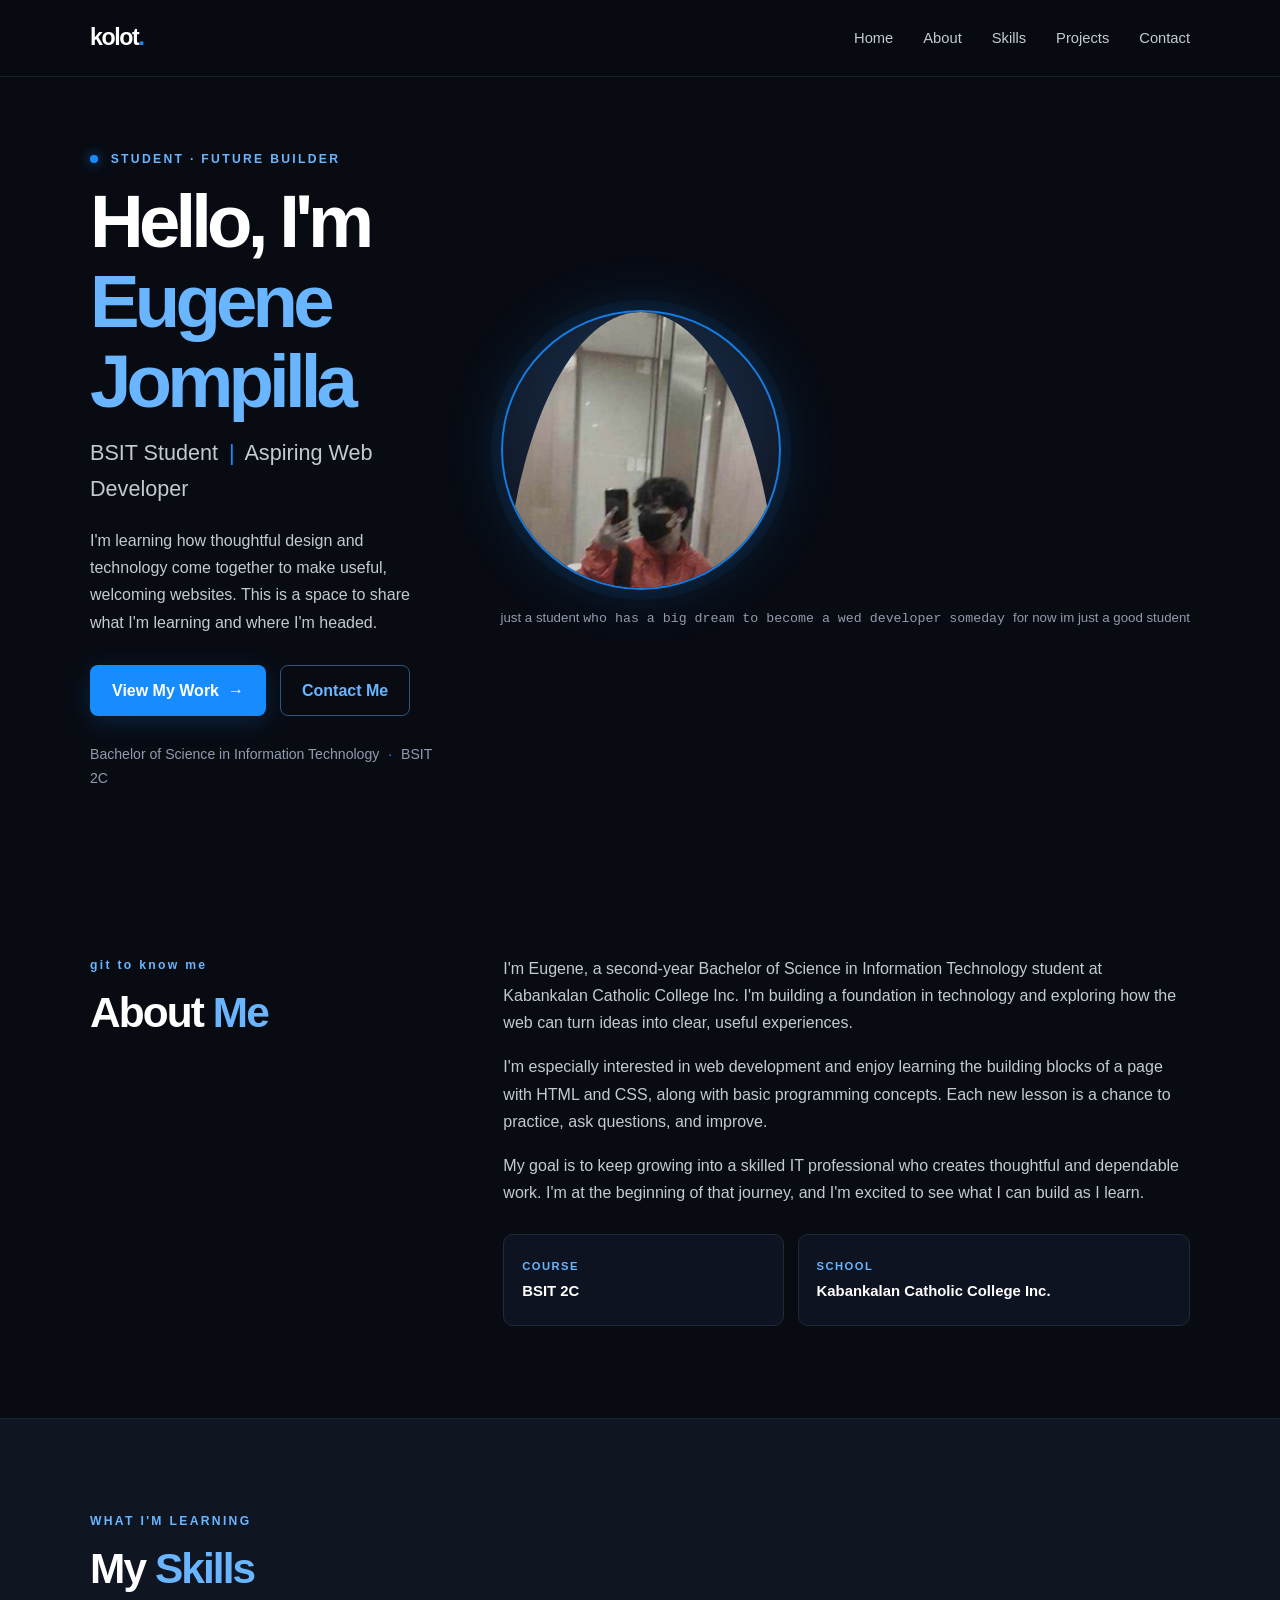
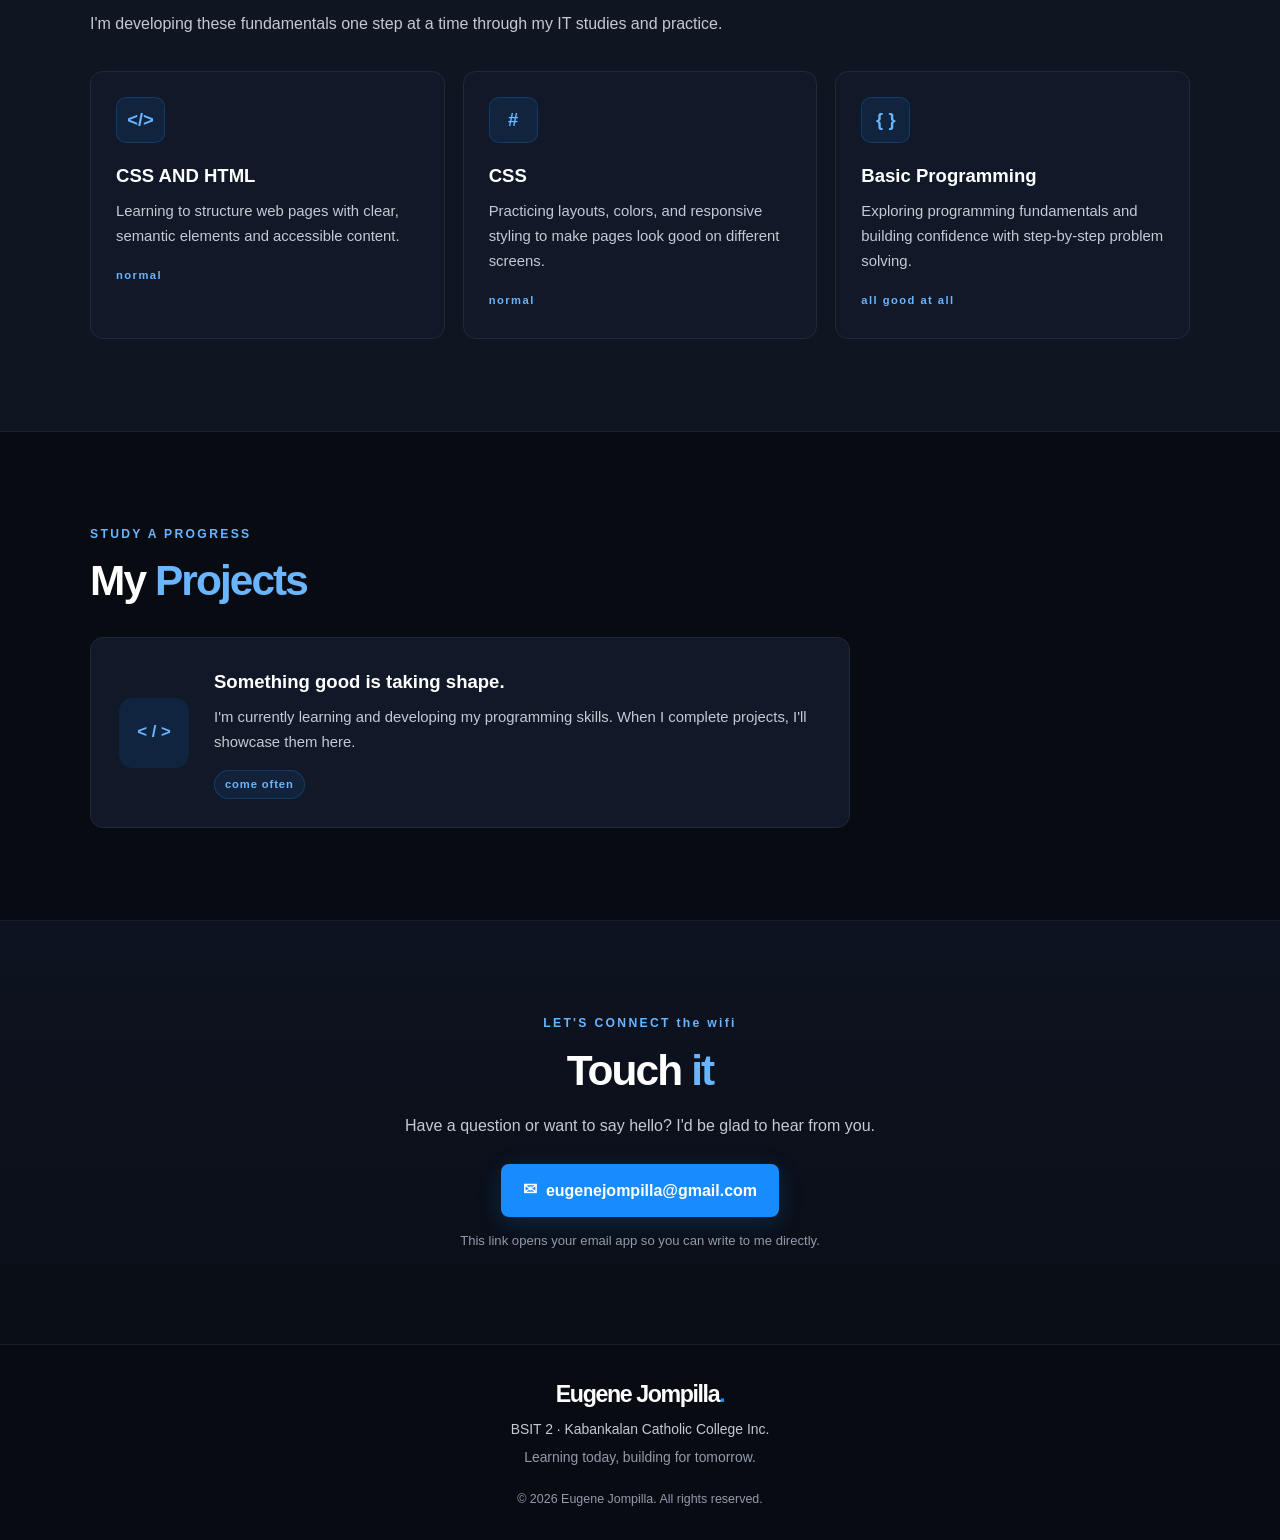
==== commit 0871e11c: "gamay ng update" ====
--- a/jompilla-project-1/index.html
+++ b/jompilla-project-1/index.html
@@ -66,7 +66,7 @@
           <div class="about-details">
             <div class="detail-card">
               <span class="detail-label">COURSE</span>
-              <span class="detail-value">BSIT 2</span>
+              <span class="detail-value">BSIT 2C</span>
             </div>
             <div class="detail-card">
               <span class="detail-label">SCHOOL</span>
@@ -88,13 +88,13 @@
             <span class="skill-icon" aria-hidden="true">&lt;/&gt;</span>
             <h3>CSS AND HTML </h3>
             <p>Learning to structure web pages with clear, semantic elements and accessible content.</p>
-            <span class="skill-level">FOUNDATION</span>
+            <span class="skill-level">normal</span>
           </article>
           <article class="skill-card">
             <span class="skill-icon" aria-hidden="true">#</span>
             <h3>CSS</h3>
             <p>Practicing layouts, colors, and responsive styling to make pages look good on different screens.</p>
-            <span class="skill-level">FOUNDATION</span>
+            <span class="skill-level">normal</span>
           </article>
           <article class="skill-card">
             <span class="skill-icon" aria-hidden="true">{ }</span>
@@ -126,7 +126,7 @@
     <section class="section contact-section" id="contact" aria-labelledby="contact-title">
       <div class="container contact-content">
         <p class="eyebrow">LET'S CONNECT the wifi </p>
-        <h2 class="section-title" id="contact-title">Get in <span>Touch</span></h2>
+        <h2 class="section-title" id="contact-title">Touch <span>it</span></h2>
         <p class="section-text">Have a question or want to say hello? I'd be glad to hear from you.</p>
         <a class="button primary email-button" href="mailto:eugenejompilla@gmail.com">
           <span class="email-icon" aria-hidden="true">✉</span> eugenejompilla@gmail.com
